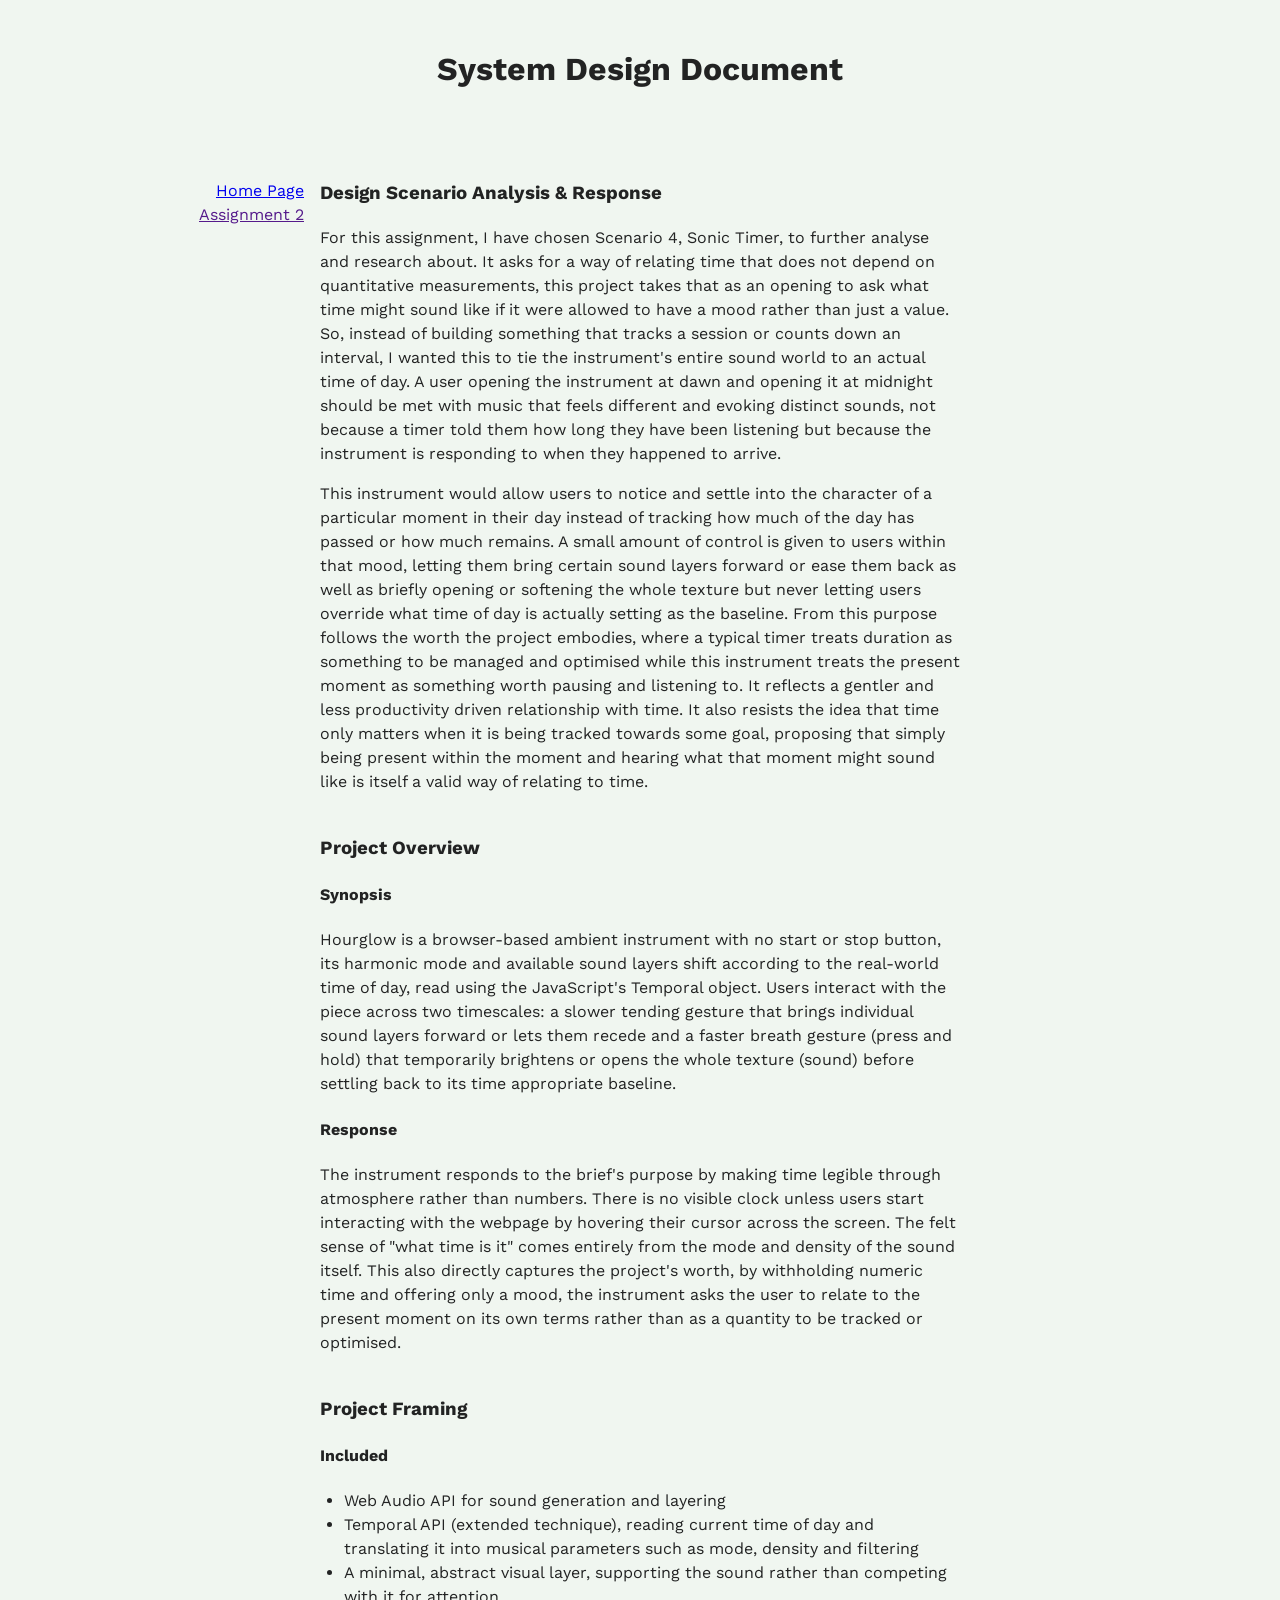
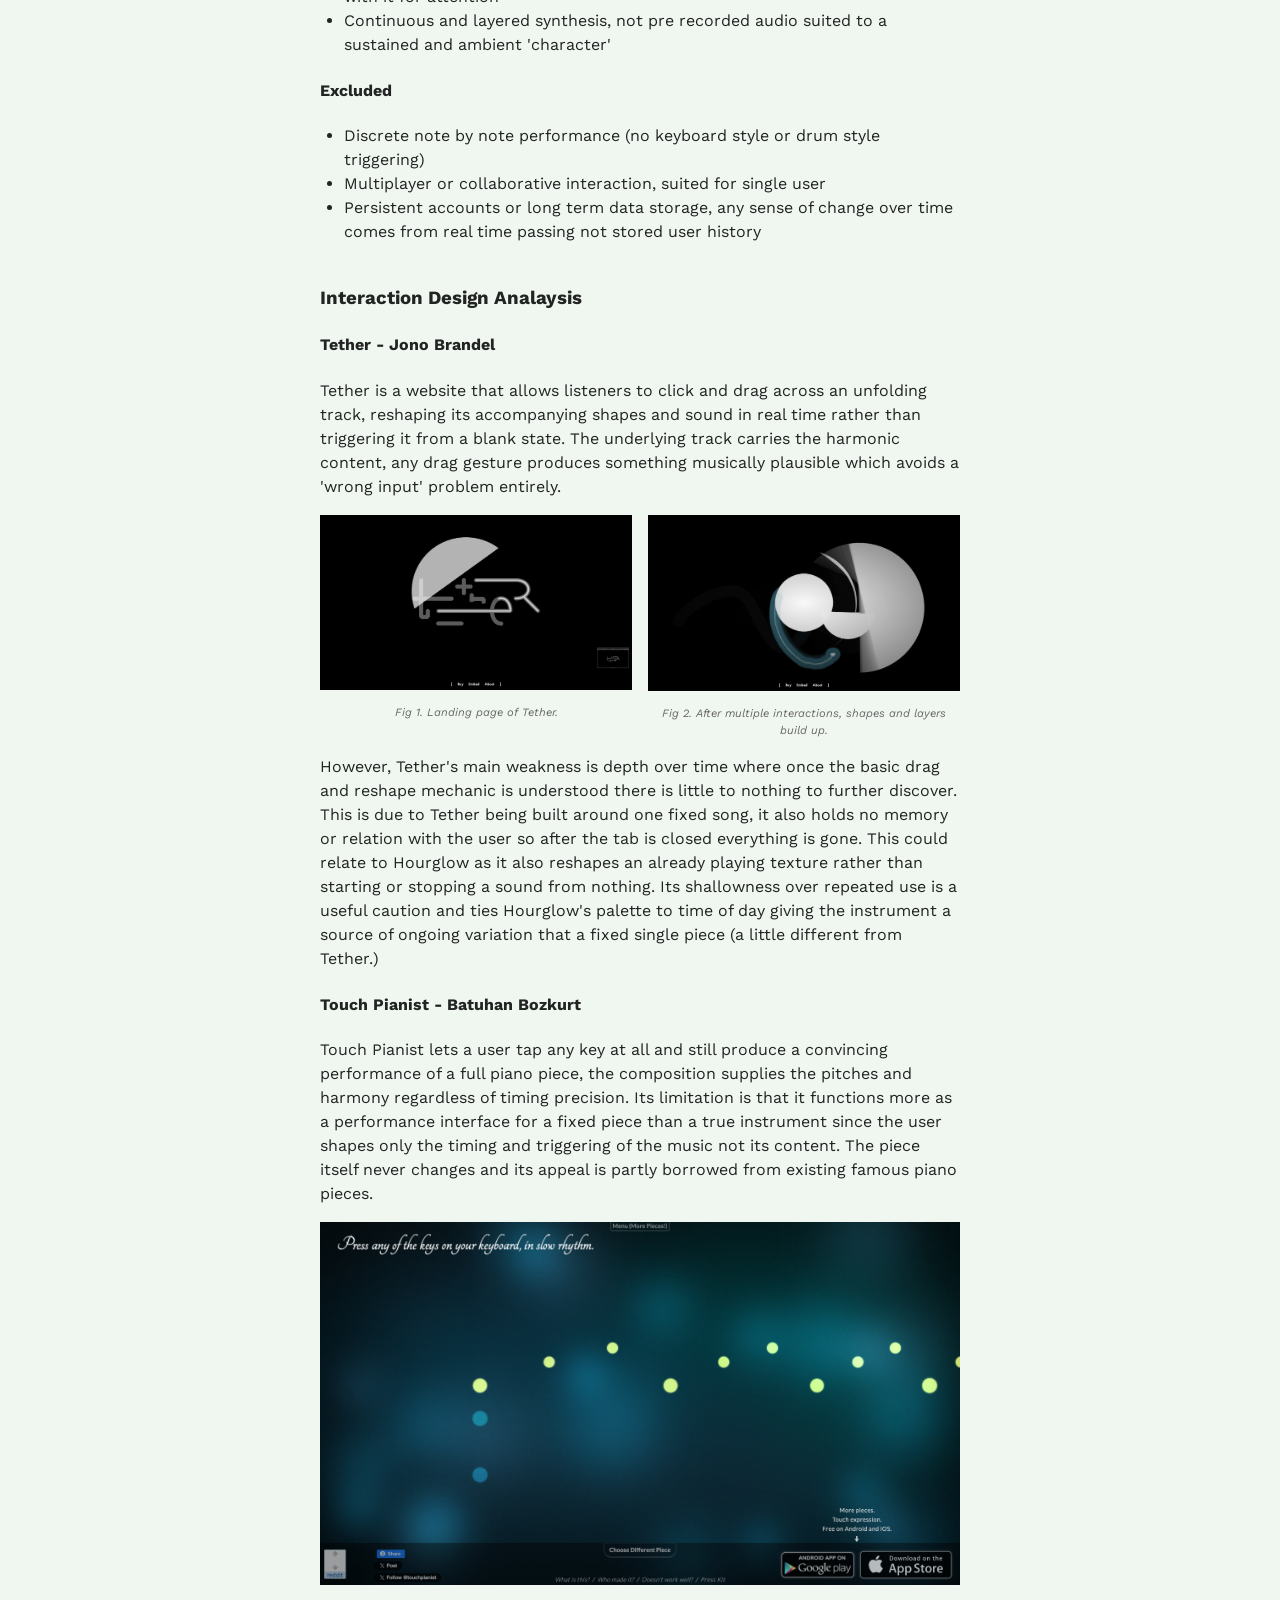
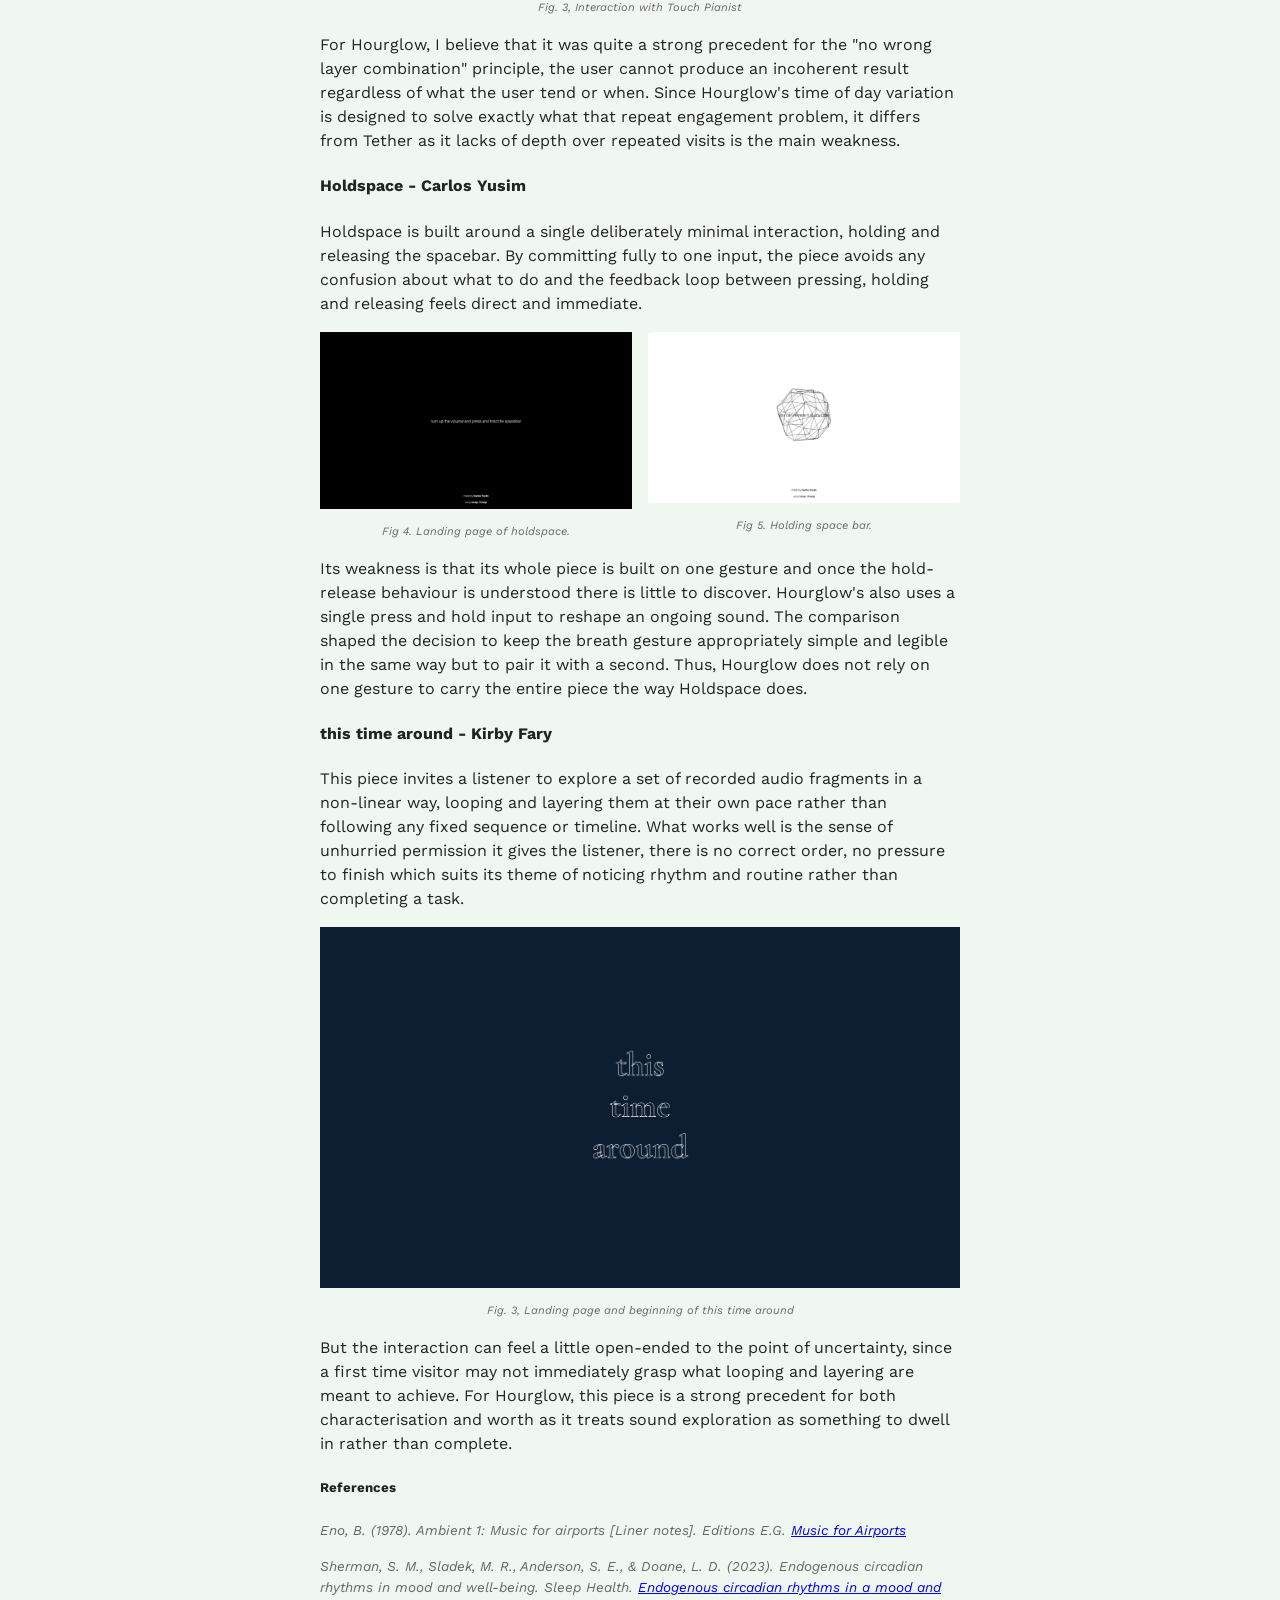
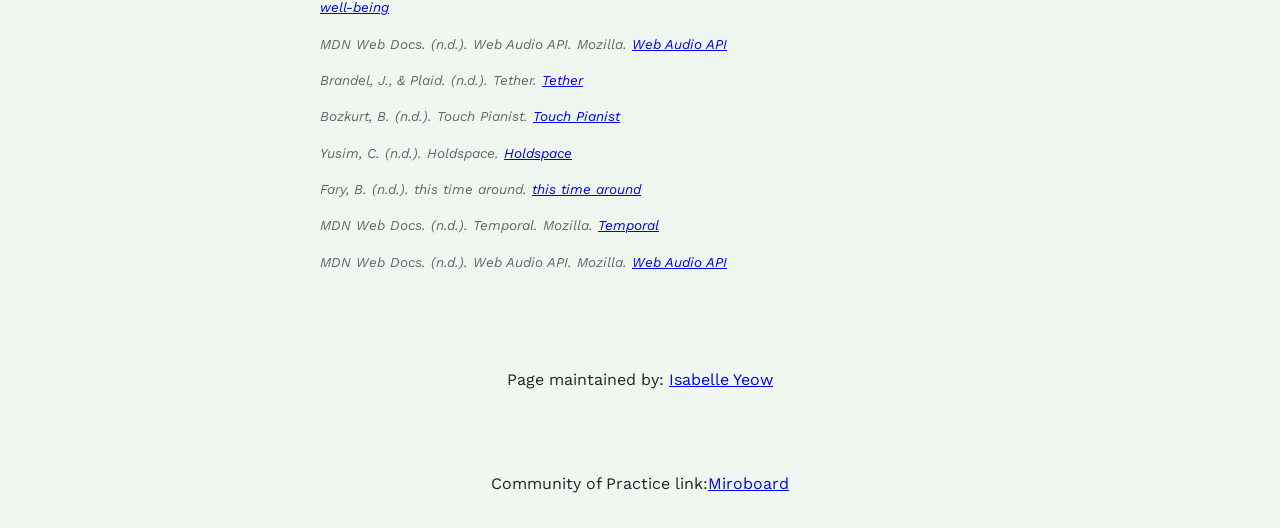
==== assignment1.html @ 5735e439 "reference last reference added" ====
<!doctype html>
<html lang="en">
<head>
    <meta charset="UTF-8">
    <meta name="viewport"
          content="width=device-width, user-scalable=no, initial-scale=1.0, maximum-scale=1.0, minimum-scale=1.0">
    <meta http-equiv="X-UA-Compatible" content="ie=edge">

<!-- !!!!! -->
<!--    change this to refer to your specific page  -->
    <title>Assignment 1</title>

<!-- !!!!! -->
<!--  change this to your preferred icon  -->
    <!-- favicon was sourced from favicon.io but the original graphics are copyright 2020 Twitter, Inc
    and other contributors -->
    <!-- They are licensed under CC-BY 4.0 as linked below -->
    <!-- https://creativecommons.org/licenses/by/4.0/ -->
    <link rel="icon" type="image/png" href="./assets/icons/favicon copy.ico">

    <link rel="stylesheet" href="reset.css">
    <link rel="stylesheet" href="style.css">
</head>
<body>

    <header>
<!-- !!!!! -->
<!--    change this to your preferred online name  -->
        <h1>System Design Document</h1>
    </header>

    <div class="mainNavContainer">

        <nav>
            <a href="./index.html">Home Page</a>
            <a href="">Assignment 2</a>
        </nav>

        <main>

            <section id="scenario-section">
                <h3 class="firstSectionHeading">Design Scenario Analysis & Response</h3>
                    <p> For this assignment, I have chosen Scenario 4, Sonic Timer, to further analyse and research about. It asks for a way of relating time that does not depend on quantitative measurements, this project takes that as an opening to ask what time might sound like if it were allowed to have a mood rather than just a value. 
                        So, instead of building something that tracks a session or counts down an interval, I wanted this to tie the instrument's entire sound world to an actual time of day. A user opening the instrument at dawn and opening it at midnight should be met with music that feels different and evoking distinct sounds, not because a timer told them how long they have been listening but because the instrument is responding to when they happened to arrive. </p>
                    <p>This instrument would allow users to notice and settle into the character of a particular moment in their day instead of tracking how much of the day has passed or how much remains. A small amount of control is given to users within that mood, letting them bring certain sound layers forward or ease them back as well as briefly opening or softening the whole texture but never letting users override what time of day is actually setting as the baseline. 
                    From this purpose follows the worth the project embodies, where a typical timer treats duration as something to be managed and optimised while this instrument treats the present moment as something worth pausing and listening to. It reflects a gentler and less productivity driven relationship with time. It also resists the idea that time only matters when it is being tracked towards some goal, proposing that simply being present within the moment and hearing what that moment might sound like is itself a valid way of relating to time. </p>

            </section>

            <section>
                <h3>Project Overview</h3>
                        <h4>
                            Synopsis
                        </h4>
                    <p> Hourglow is a browser-based ambient instrument with no start or stop button, its harmonic mode and available sound layers shift according to the real-world time of day, read using the JavaScript's Temporal object. Users interact with the piece across two timescales: a slower tending gesture that brings individual sound layers forward or lets them recede and a faster breath gesture (press and hold) that temporarily brightens or opens the whole texture (sound) before settling back to its time appropriate baseline. </p>
                    <h4>Response</h4>
                    <p>
                        The instrument responds to the brief's purpose by making time legible through atmosphere rather than numbers. There is no visible clock unless users start interacting with the webpage by hovering their cursor across the screen. The felt sense of "what time is it" comes entirely from the mode and density of the sound itself. This also directly captures the project's worth, by withholding numeric time and offering only a mood, the instrument asks the user to relate to the present moment on its own terms rather than as a quantity to be tracked or optimised. 
                    </p>
                </section>

                <section>
                <h3>Project Framing </h3>
                <!-- found this ul li feature on mdn to make things more organised -->
                    <h4>Included</h4>
                        <ul> 
                            <li>Web Audio API for sound generation and layering</li>
                            <li>Temporal API (extended technique), reading current time of day and translating it into musical parameters such as mode, density and filtering</li>
                            <li>A minimal, abstract visual layer, supporting the sound rather than competing with it for attention</li>
                            <li>Continuous and layered synthesis, not pre recorded audio suited to a sustained and ambient 'character'</li>
                        </ul>

                    <h4>Excluded</h4>
                    <ul>
                            <li>Discrete note by note performance (no keyboard style or drum style triggering)</li>
                            <li>Multiplayer or collaborative interaction, suited for single user</li>
                            <li>Persistent accounts or long term data storage, any sense of change over time comes from real time passing not stored user history</li>
                        </ul>
                
                </section>

            <section>
                <h3>Interaction Design Analaysis</h3>

                <h4>Tether - Jono Brandel</h4>
                    <p>Tether is a website that allows listeners to click and drag across an unfolding track, reshaping its accompanying shapes and sound in real time rather than triggering it from a blank state. The underlying track carries the harmonic content, any drag gesture produces something musically plausible which avoids a 'wrong input' problem entirely. </p>
                        <div class="image-row">
                            <figure>
                                <img src="img/tetherexample.png" alt="Figure 1, Landing page of Tether">
                                <figcaption>Fig 1. Landing page of Tether.</figcaption>
                            </figure>
                            <figure>
                                <img src="img/tetherexample2.png" alt="Figure 2, After multiple interactions">
                                <figcaption>Fig 2. After multiple interactions, shapes and layers build up.</figcaption>
                            </figure>
                        </div>

                    <p>However, Tether's main weakness is depth over time where once the basic drag and reshape mechanic is understood there is little to nothing to further discover. This is due to Tether being built around one fixed song, it also holds no memory or relation with the user so after the tab is closed everything is gone. This could relate to Hourglow as it also reshapes an already playing texture rather than starting or stopping a sound from nothing. Its shallowness over repeated use is a useful caution and ties Hourglow's palette to time of day giving the instrument a source of ongoing variation that a fixed single piece (a little different from Tether.)</p>
                    
                    <h4>Touch Pianist - Batuhan Bozkurt</h4>
                    <p>Touch Pianist lets a user tap any key at all and still produce a convincing performance of a full piano piece, the composition supplies the pitches and harmony regardless of timing precision. Its limitation is that it functions more as a performance interface for a fixed piece than a true instrument since the user shapes only the timing and triggering of the music not its content. The piece itself never changes and its appeal is partly borrowed from existing famous piano pieces. </p>
                        <figure>
                            <img src="img/touchpianistexample.png" class="touchpianist">
                            <figcaption>Fig. 3, Interaction with Touch Pianist</figcaption>
                        </figure>
                        <p>For Hourglow, I believe that it was quite a strong precedent for the "no wrong layer combination" principle, the user cannot produce an incoherent result regardless of what the user tend or when. Since Hourglow's time of day variation is designed to solve exactly what that repeat engagement problem, it differs from Tether as it lacks of depth over repeated visits is the main weakness.</p>
                    <h4>Holdspace - Carlos Yusim</h4>
                        <p>Holdspace is built around a single deliberately minimal interaction, holding and releasing the spacebar. By committing fully to one input, the piece avoids any confusion about what to do and the feedback loop between pressing, holding and releasing feels direct and immediate. </p>
                            <div class="image-row">
                            <figure>
                                <img src="img/holdspaceexample.png">
                                <figcaption>Fig 4. Landing page of holdspace.</figcaption>
                            </figure>
                            <figure>
                                <img src="img/holdspaceexample2.png">
                                <figcaption>Fig 5. Holding space bar.</figcaption>
                            </figure>
                        </div>
                            <p>Its weakness is that its whole piece is built on one gesture and once the hold-release behaviour is understood there is little to discover. Hourglow's also uses a single press and hold input to reshape an ongoing sound. The comparison shaped the decision to keep the breath gesture appropriately simple and legible in the same way but to pair it with a second. Thus, Hourglow does not rely on one gesture to carry the entire piece the way Holdspace does.</p>
                        <h4>this time around - Kirby Fary</h4>
                            <p>This piece invites a listener to explore a set of recorded audio fragments in a non-linear way, looping and layering them at their own pace rather than following any fixed sequence or timeline. What works well is the sense of unhurried permission it gives the listener, there is no correct order, no pressure to finish which suits its theme of noticing rhythm and routine rather than completing a task. </p>
                            
                        <figure>
                            <img src="img/thistimearoundexample.png">
                            <figcaption>Fig. 3, Landing page and beginning of this time around</figcaption>
                        </figure>
                            <p>But the interaction can feel a little open-ended to the point of uncertainty, since a first time visitor may not immediately grasp what looping and layering are meant to achieve. For Hourglow, this piece is a strong precedent for both characterisation and worth as it treats sound exploration as something to dwell in rather than complete. </p>
        
                <h5>References</h5>
                <p class="reference">Eno, B. (1978). Ambient 1: Music for airports [Liner notes]. Editions E.G. 
                    <a href="https://www.udiscovermusic.com/stories/brian-eno-music-for-airports-feature/" target="_blank">
                            Music for Airports
                        </a>
                    </p>
                    <p class="reference">
                    Sherman, S. M., Sladek, M. R., Anderson, S. E., & Doane, L. D. (2023). Endogenous circadian rhythms in mood and well-being. Sleep Health.
                    <a href="https://www.sciencedirect.com/science/article/pii/S2352721823001626" target="_blank">
                        Endogenous circadian rhythms in a mood and well-being
                    </a>

                    <p class="reference"> 
                        MDN Web Docs. (n.d.). Web Audio API. Mozilla.
                        <a href="https://developer.mozilla.org/en-US/docs/Web/API/Web_Audio_API" target="_blank">
                             Web Audio API
                        </a>

                    <p class="reference">
                        Brandel, J., & Plaid. (n.d.). Tether.
                        <a href="https://warprecords.github.io/tether/" target="_blank">
                            Tether
                        </a>
                    <p class="reference">
                        Bozkurt, B. (n.d.). Touch Pianist.
                        <a href="https://touchpianist.com/" target="_blank">
                            Touch Pianist
                        </a>
                    <p class="reference">
                    Yusim, C. (n.d.). Holdspace.
                    <a href="https://holdspace.surge.sh/" target="_blank">
                        Holdspace
                    </a>
                    <p class="reference">
                        Fary, B. (n.d.). this time around.
                        <a href="https://thistimearound.becfary.com/" target="_blank">
                            this time around
                        </a>

                        <p class="reference">
                            MDN Web Docs. (n.d.). Temporal. Mozilla.
                            <a href="https://developer.mozilla.org/en-US/docs/Web/JavaScript/Reference/Global_Objects/Temporal" target="_blank">
                                Temporal
                            </a>
                       <p class="reference">
                        MDN Web Docs. (n.d.). Web Audio API. Mozilla.
                <a href="https://developer.mozilla.org/en-US/docs/Web/API/Web_Audio_API" target="_blank">
                    Web Audio API
                </a>
                
                       
                  
                    
                </section>
        </section>
        </main>

        <!-- this is an empty element which helps with spacing -->
        <aside></aside>

    </div>

    <footer>
        <p>
<!-- !!!!! -->
<!--    change this to your preferred online name and update link to refer to your github page  -->
            Page maintained by:
            <a href="https://github.com/isabelleyeow/" target="_blank">
            Isabelle Yeow
            </a>
        </p>
    
        <p>
    </footer>
    <footer>
            Community of Practice link:
            <a href="https://au.miro.com/app/board/u3jVOf59xoE=/?share_link_id=788733753145" target="_blank">
            Miroboard
            </a>
            <!-- community of practice link -->
        </p>
    </footer>
</body>
</html>
---- style.css ----
/*!!!!!*/
/*add in your own font imports here*/
/*remember to update them in the rest of the CSS : eg the body selector*/
@import url('https://fonts.googleapis.com/css2?family=Work+Sans:ital,wght@0,100..900;1,100..900&display=swap');

/*!!!!!*/
/*change out, and/or add colours to the colour scheme*/
:root{
    /* basic 2-bit palette from 1bit Monitor Glow Palette by Polyducks */
    /* https://lospec.com/palette-list/1bit-monitor-glow */
    --colour-1: #222323;
    --colour-2: #f0f6f0;
}

/* this swaps the colour order to account for user's OS dark mode */
/*!!!!!*/
/*remember to update the colours here too to reflect the above changes*/
@media (prefers-color-scheme: dark) {
    :root{
        --colour-1: #f0f6f0;
        --colour-2: #222323;
    }
}


body {
    background-color: var(--colour-2);
    color: var(--colour-1);
    font-family: 'Work Sans', sans-serif;
    line-height: 1.5;
    padding: 1rem;
    display: flex;
    flex-direction: column;
    gap: 1rem;
}

header {
    display: flex;
    justify-content: center;
    margin-block-end: 3rem;
}

h2, h3 {
    margin-top: 1.5rem;
}

p {
    margin-bottom: 1rem;
}

ul {
    list-style: disc;
    padding-left: 1.5rem;
}

img {
    max-width: 100%;
    height: auto;
}

.touchpianist {
    max-width: 100%;
}

.image-row {
    display: flex;
    gap: 1rem;
    align-items: flex-start;
}

.image-row figure {
    max-width: 50%;
    margin: 0;
}

.image-row img {
    width: 100%;
    height: auto;
}

figure {
    margin: 0;
}

figcaption {
    font-style: italic;
    font-size: 0.7rem;
    color: var(--text-secondary, #666);
    margin-top: 0.5rem;
    text-align: center;
}

.reference {
    font-size: 0.85rem;
    font-style: italic;
    color: var(--text-secondary, #666);
}

.mainNavContainer {
    flex: 1;
    display: flex;
    justify-content: center;
    gap: 1rem;
}

nav {
    display: flex;
    flex-direction: column;
    min-width: fit-content;
    flex: 1;
    align-items: flex-end;
}

main {
    display: flex;
    flex-direction: column;
    align-items: center;
}

section {
    max-width: 80rch;
}

.firstSectionHeading {
     margin-top: 0;
}

aside {
    visibility: hidden;
    flex: 1;
}

footer {
    display: flex;
    justify-content: center;
    margin-block-start: 3rem;
}

/*technique from Kevin Powell*/
/*https://youtu.be/CU8Plk-53RU?si=zMpP0Pfbg1SaXeDB&t=255*/
/*longer post about how this works and the * + * selector*/
/*https://alistapart.com/article/axiomatic-css-and-lobotomized-owls/*/
.prose > * + * {
    margin-block-start: var(--prose-flow, 1em);
}

/* breakpoints from Material Design Spec https://m3.material.io/foundations/layout/breakpoints/overview */
/* while sometimes mobile first is recommended, as we will be focused on desktop, we will start there */

/* assumed base sizing is large (1200–1599px) : desktop  */

/* extra-large breakpoint : desktop, ultrawide monitors */
@media (width > 1600px) {

}

/* expanded breakpoint : phone or tablet in landscape, desktop */
@media (width < 1200px) {
    header {
        margin-block-end: 2rem;
    }
    footer {
        margin-block-start: 2rem;
    }
}
/* medium breakpoint : tablet in portrait */
@media (width < 840px) {
    header {
        margin-block-end: 1rem;
    }
    .mainNavContainer {
        flex-direction: column;
        justify-content: flex-start;
        align-items: center;
    }
    nav {
        flex: 0;
        width: 100%;
        max-width: 80rch;
        justify-content: space-between;
        flex-direction: row;
    }
    main {
        flex: 1;
    }
    aside {
        flex: 0;
    }
    footer {
        margin-block-start: 1rem;
    }
}
/* compact breakpoint : phone in portrait */
@media (width < 600px) {

}
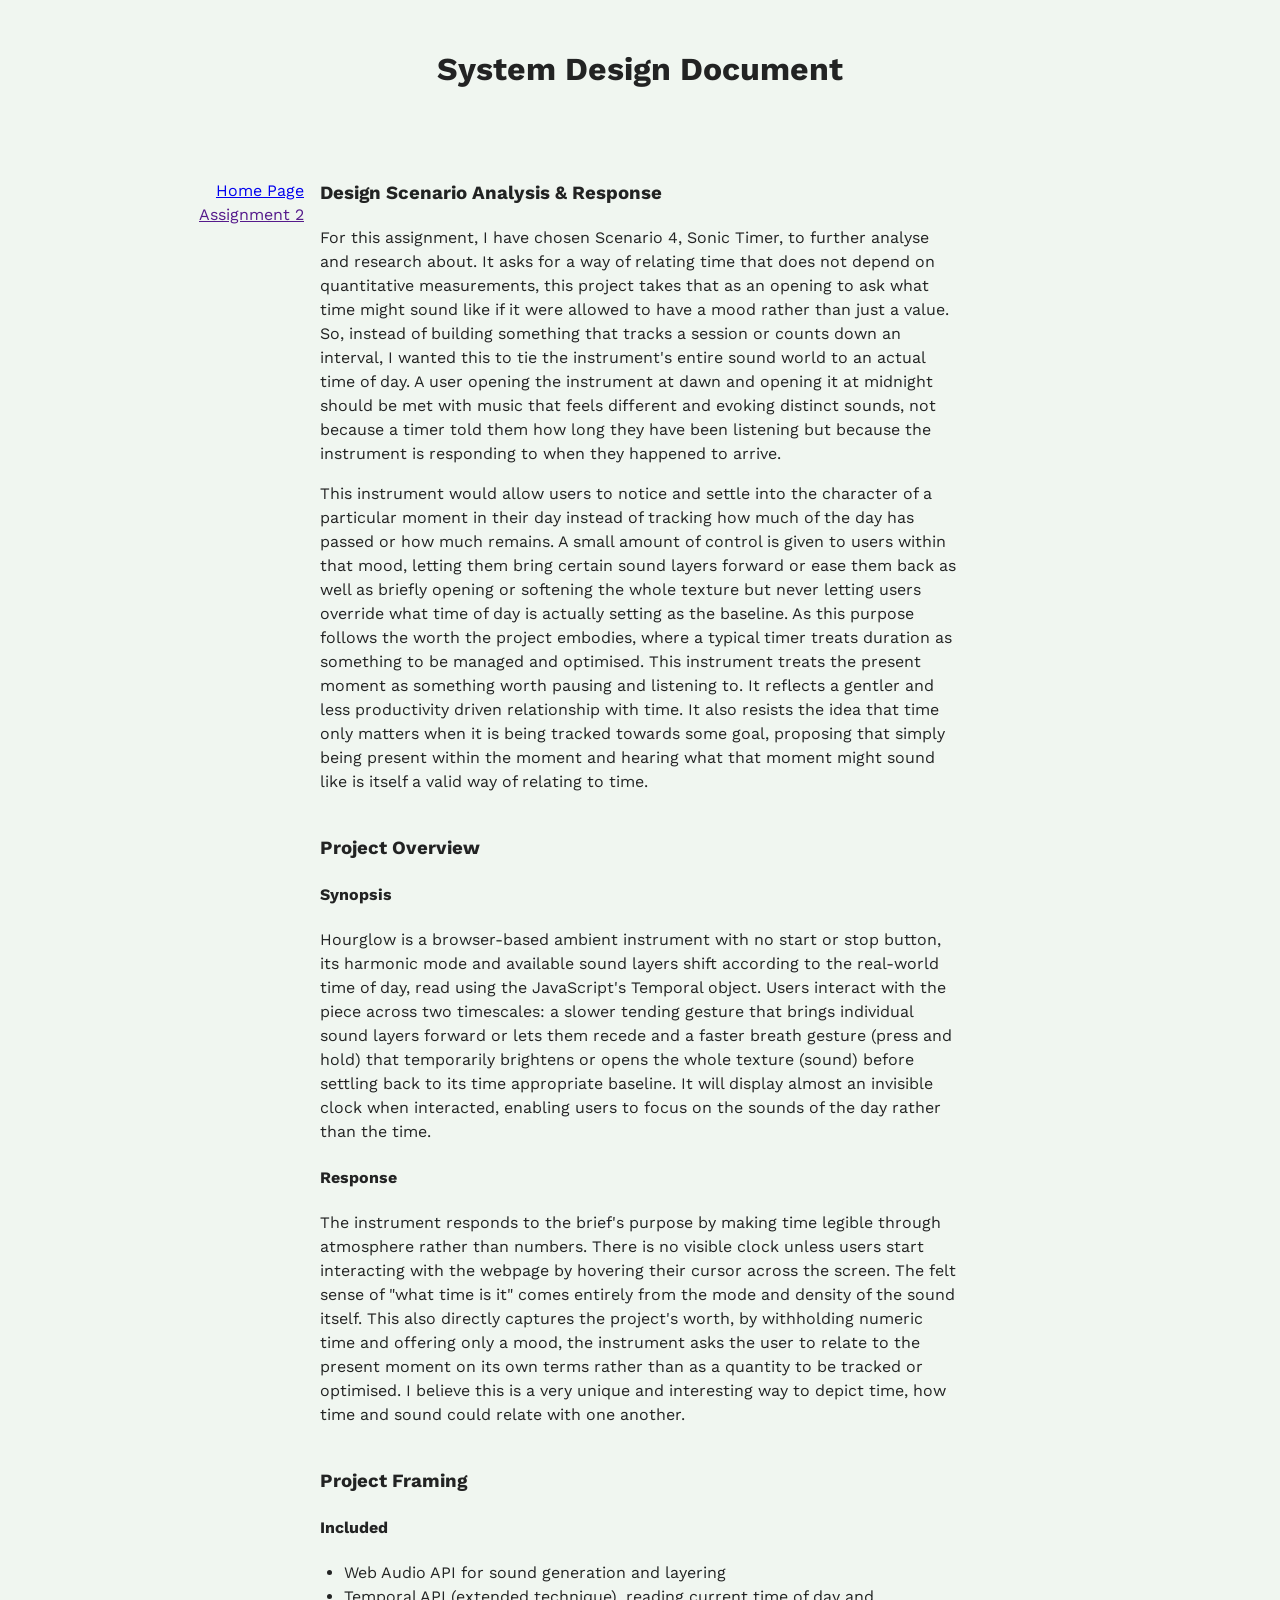
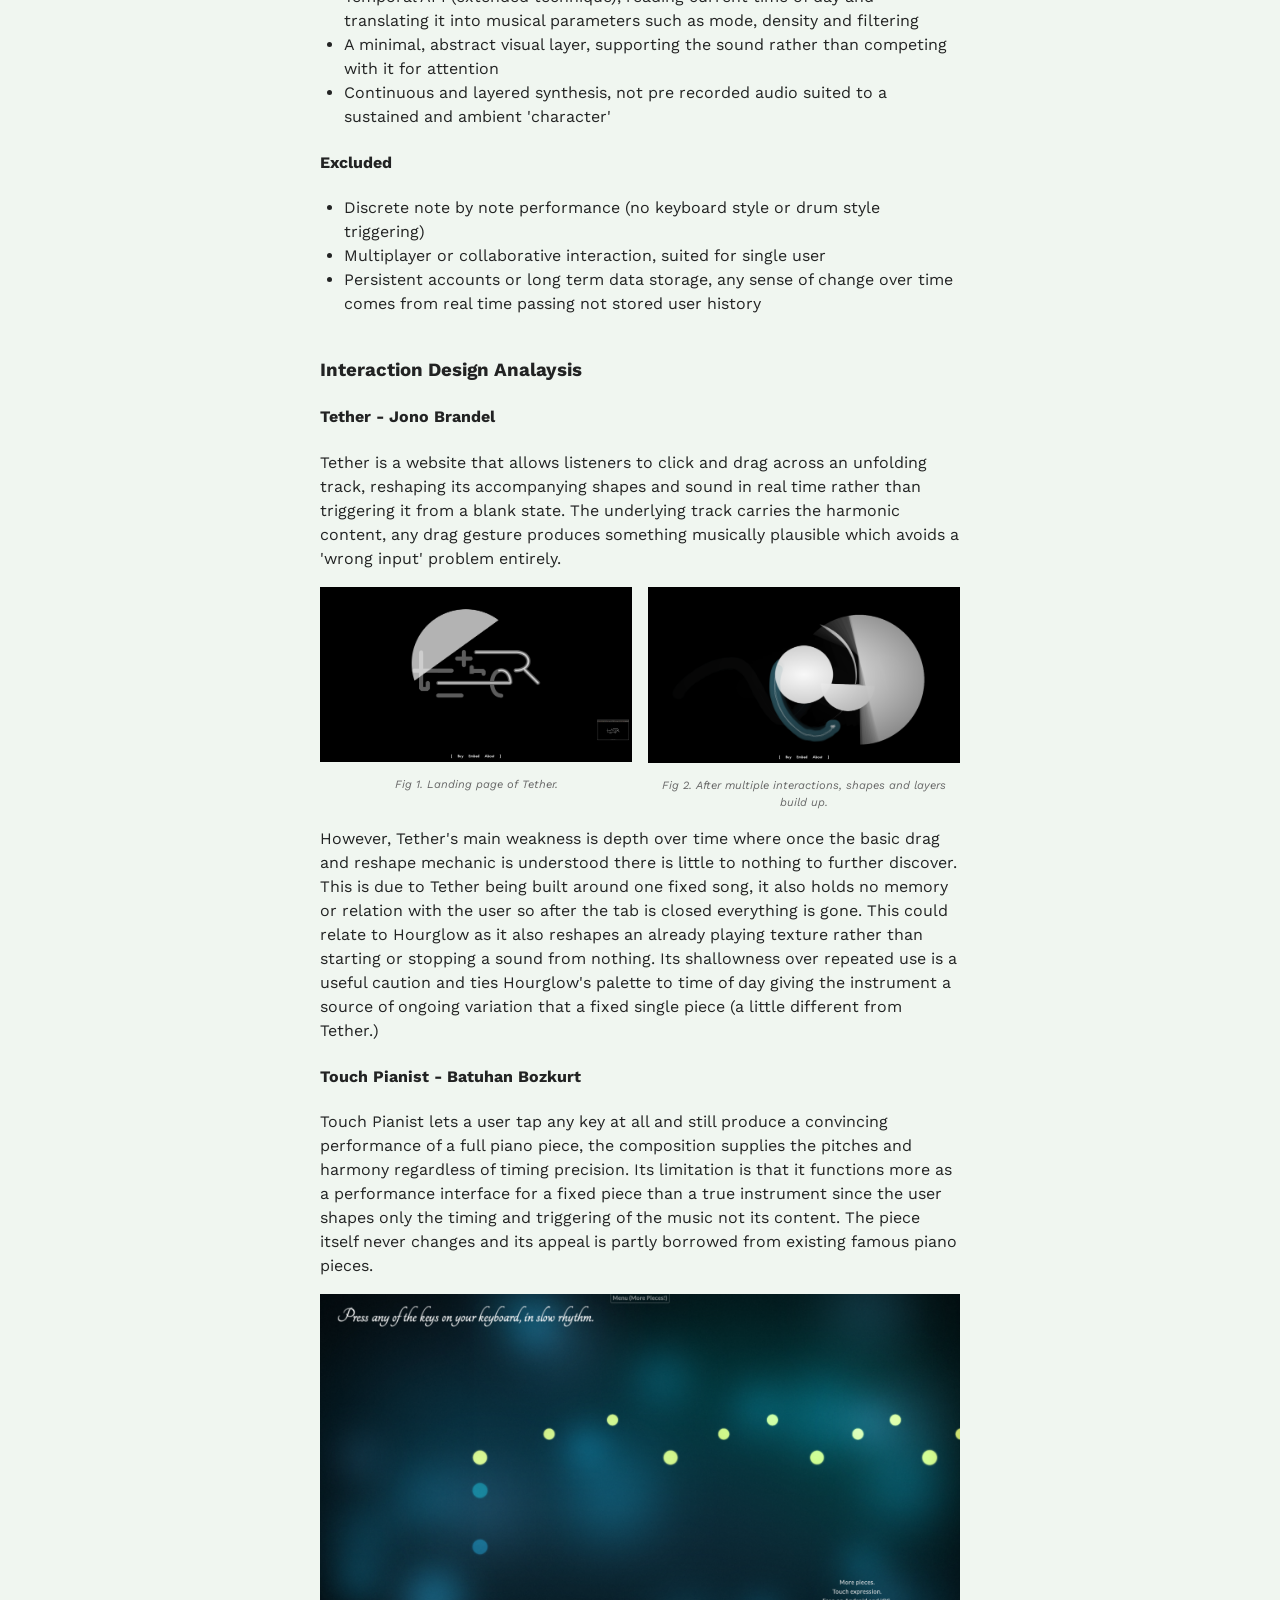
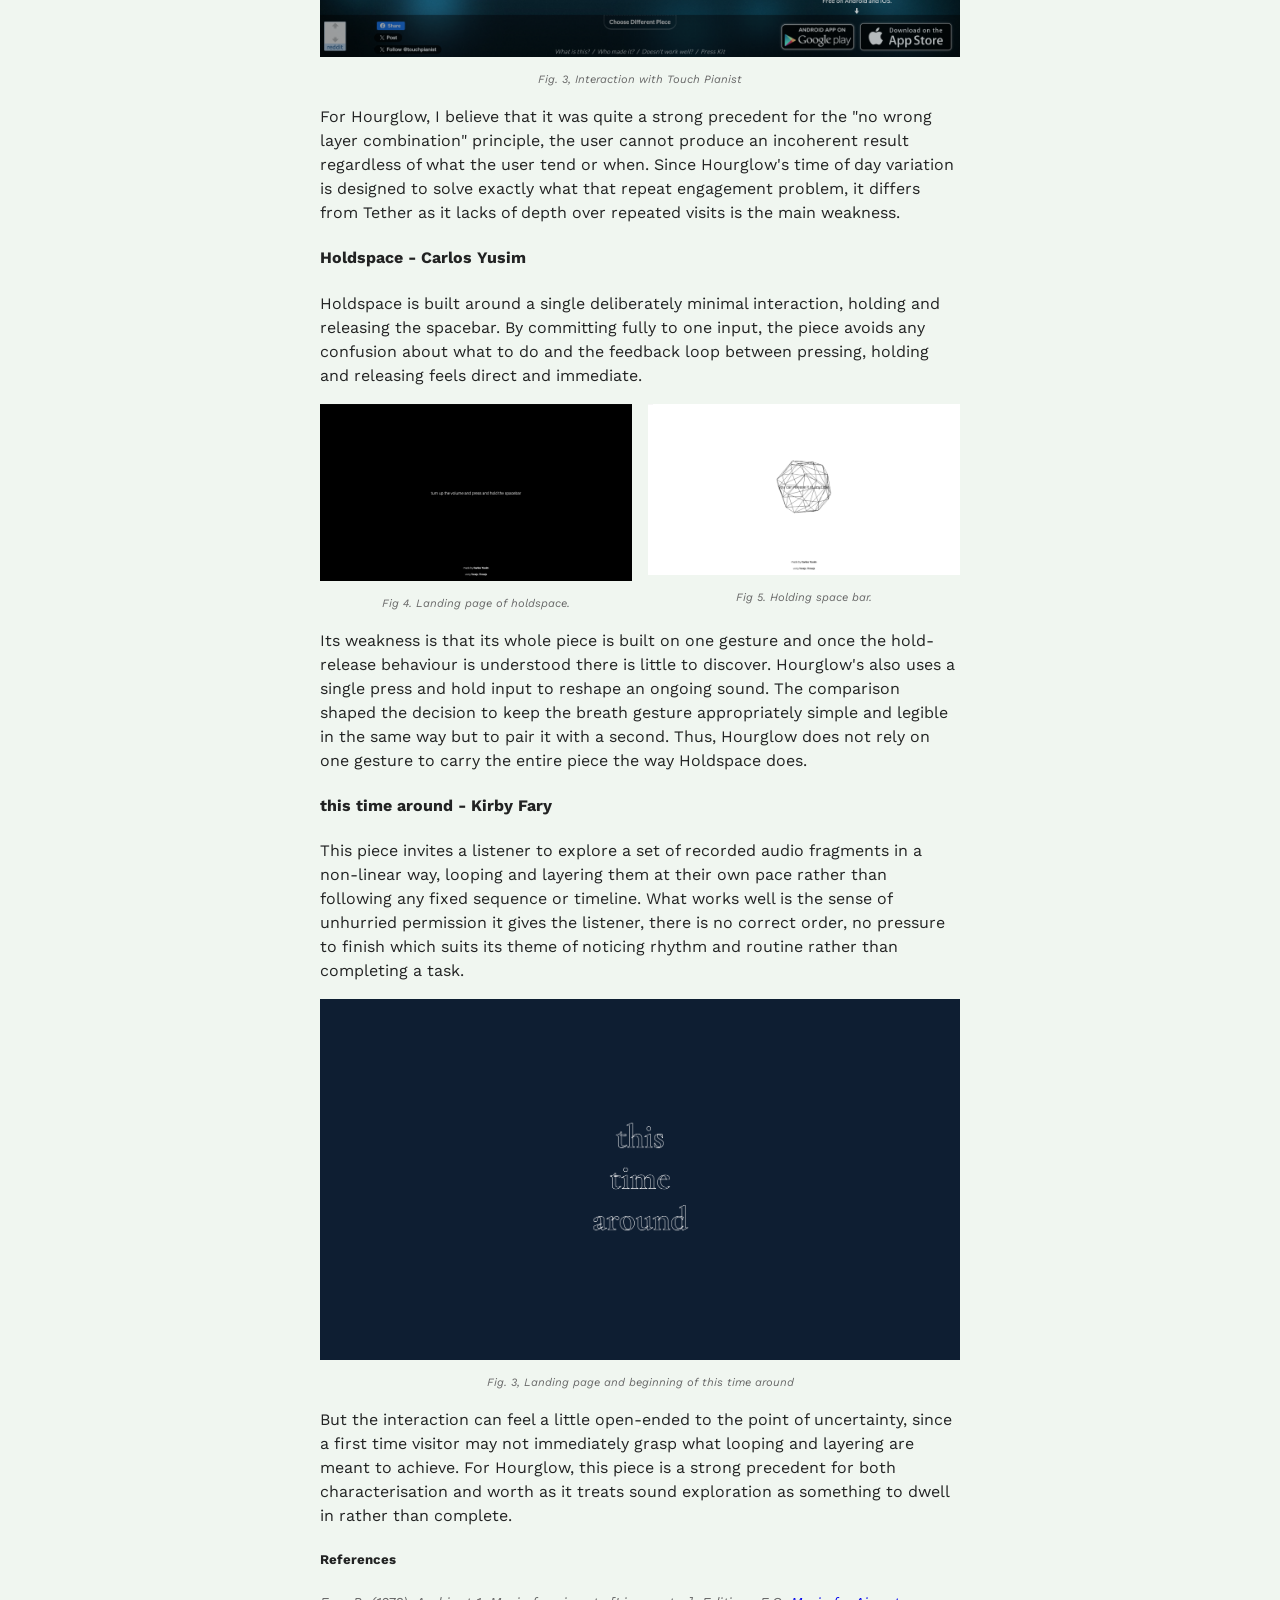
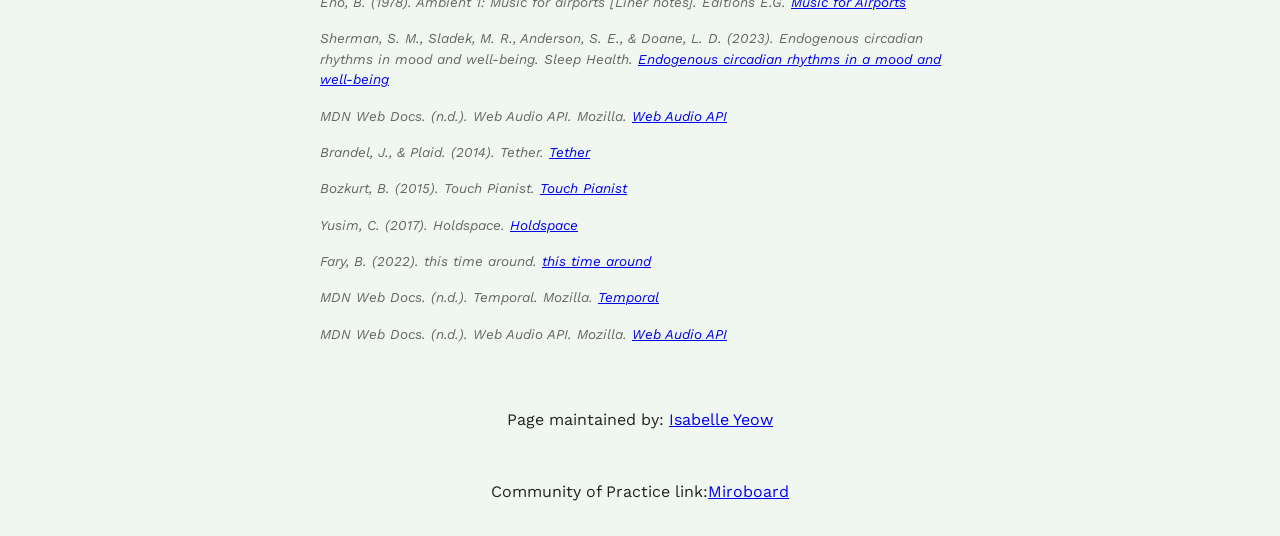
==== commit 0d8bc686: "references and proofreading final touchups before submission" ====
--- a/assignment1.html
+++ b/assignment1.html
@@ -43,7 +43,7 @@
                     <p> For this assignment, I have chosen Scenario 4, Sonic Timer, to further analyse and research about. It asks for a way of relating time that does not depend on quantitative measurements, this project takes that as an opening to ask what time might sound like if it were allowed to have a mood rather than just a value. 
                         So, instead of building something that tracks a session or counts down an interval, I wanted this to tie the instrument's entire sound world to an actual time of day. A user opening the instrument at dawn and opening it at midnight should be met with music that feels different and evoking distinct sounds, not because a timer told them how long they have been listening but because the instrument is responding to when they happened to arrive. </p>
                     <p>This instrument would allow users to notice and settle into the character of a particular moment in their day instead of tracking how much of the day has passed or how much remains. A small amount of control is given to users within that mood, letting them bring certain sound layers forward or ease them back as well as briefly opening or softening the whole texture but never letting users override what time of day is actually setting as the baseline. 
-                    From this purpose follows the worth the project embodies, where a typical timer treats duration as something to be managed and optimised while this instrument treats the present moment as something worth pausing and listening to. It reflects a gentler and less productivity driven relationship with time. It also resists the idea that time only matters when it is being tracked towards some goal, proposing that simply being present within the moment and hearing what that moment might sound like is itself a valid way of relating to time. </p>
+                    As this purpose follows the worth the project embodies, where a typical timer treats duration as something to be managed and optimised. This instrument treats the present moment as something worth pausing and listening to. It reflects a gentler and less productivity driven relationship with time. It also resists the idea that time only matters when it is being tracked towards some goal, proposing that simply being present within the moment and hearing what that moment might sound like is itself a valid way of relating to time. </p>
 
             </section>
 
@@ -52,10 +52,10 @@
                         <h4>
                             Synopsis
                         </h4>
-                    <p> Hourglow is a browser-based ambient instrument with no start or stop button, its harmonic mode and available sound layers shift according to the real-world time of day, read using the JavaScript's Temporal object. Users interact with the piece across two timescales: a slower tending gesture that brings individual sound layers forward or lets them recede and a faster breath gesture (press and hold) that temporarily brightens or opens the whole texture (sound) before settling back to its time appropriate baseline. </p>
+                    <p> Hourglow is a browser-based ambient instrument with no start or stop button, its harmonic mode and available sound layers shift according to the real-world time of day, read using the JavaScript's Temporal object. Users interact with the piece across two timescales: a slower tending gesture that brings individual sound layers forward or lets them recede and a faster breath gesture (press and hold) that temporarily brightens or opens the whole texture (sound) before settling back to its time appropriate baseline. It will display almost an invisible clock when interacted, enabling users to focus on the sounds of the day rather than the time.</p>
                     <h4>Response</h4>
                     <p>
-                        The instrument responds to the brief's purpose by making time legible through atmosphere rather than numbers. There is no visible clock unless users start interacting with the webpage by hovering their cursor across the screen. The felt sense of "what time is it" comes entirely from the mode and density of the sound itself. This also directly captures the project's worth, by withholding numeric time and offering only a mood, the instrument asks the user to relate to the present moment on its own terms rather than as a quantity to be tracked or optimised. 
+                        The instrument responds to the brief's purpose by making time legible through atmosphere rather than numbers. There is no visible clock unless users start interacting with the webpage by hovering their cursor across the screen. The felt sense of "what time is it" comes entirely from the mode and density of the sound itself. This also directly captures the project's worth, by withholding numeric time and offering only a mood, the instrument asks the user to relate to the present moment on its own terms rather than as a quantity to be tracked or optimised. I believe this is a very unique and interesting way to depict time, how time and sound could relate with one another. 
                     </p>
                 </section>
 
@@ -145,22 +145,22 @@
                         </a>
 
                     <p class="reference">
-                        Brandel, J., & Plaid. (n.d.). Tether.
+                        Brandel, J., & Plaid. (2014). Tether.
                         <a href="https://warprecords.github.io/tether/" target="_blank">
                             Tether
                         </a>
                     <p class="reference">
-                        Bozkurt, B. (n.d.). Touch Pianist.
+                        Bozkurt, B. (2015). Touch Pianist.
                         <a href="https://touchpianist.com/" target="_blank">
                             Touch Pianist
                         </a>
                     <p class="reference">
-                    Yusim, C. (n.d.). Holdspace.
+                    Yusim, C. (2017). Holdspace.
                     <a href="https://holdspace.surge.sh/" target="_blank">
                         Holdspace
                     </a>
                     <p class="reference">
-                        Fary, B. (n.d.). this time around.
+                        Fary, B. (2022). this time around.
                         <a href="https://thistimearound.becfary.com/" target="_blank">
                             this time around
                         </a>
--- a/style.css
+++ b/style.css
@@ -133,7 +133,7 @@
 footer {
     display: flex;
     justify-content: center;
-    margin-block-start: 3rem;
+    margin-block-start: 1rem;
 }
 
 /*technique from Kevin Powell*/
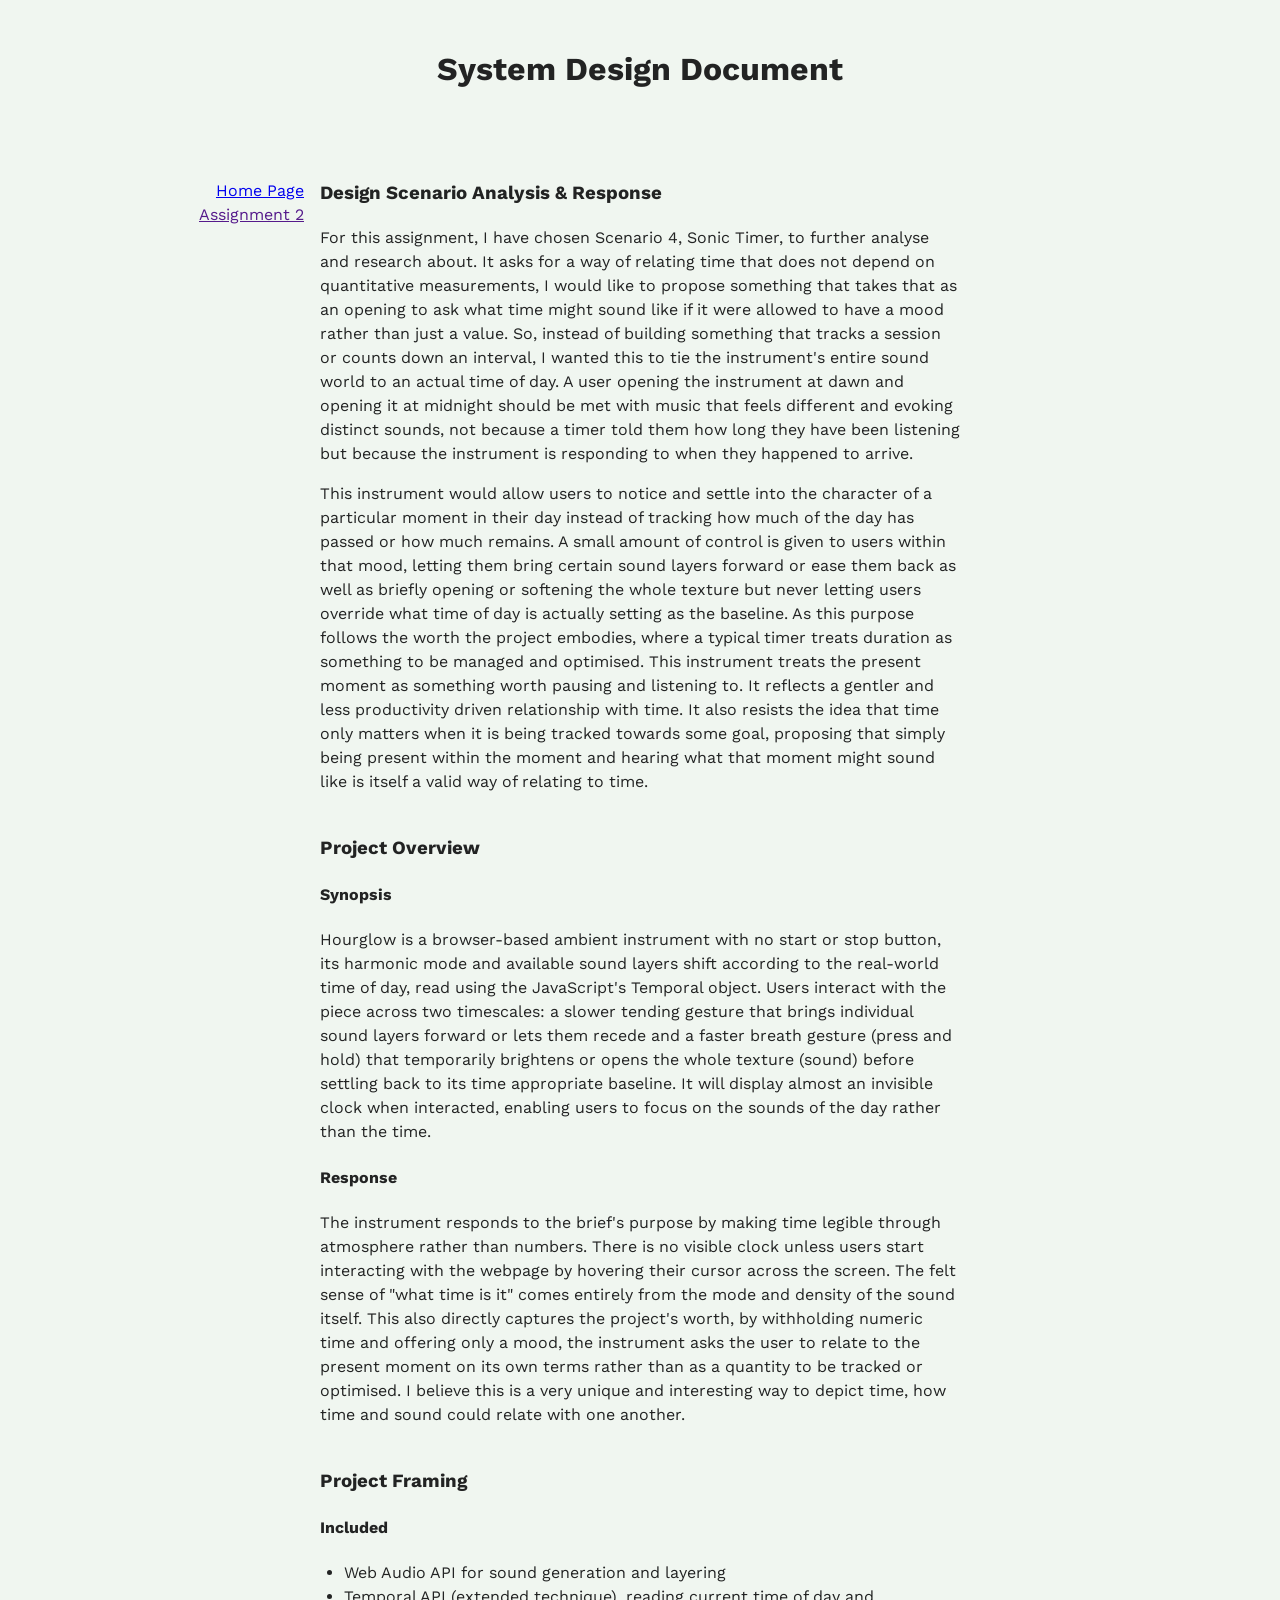
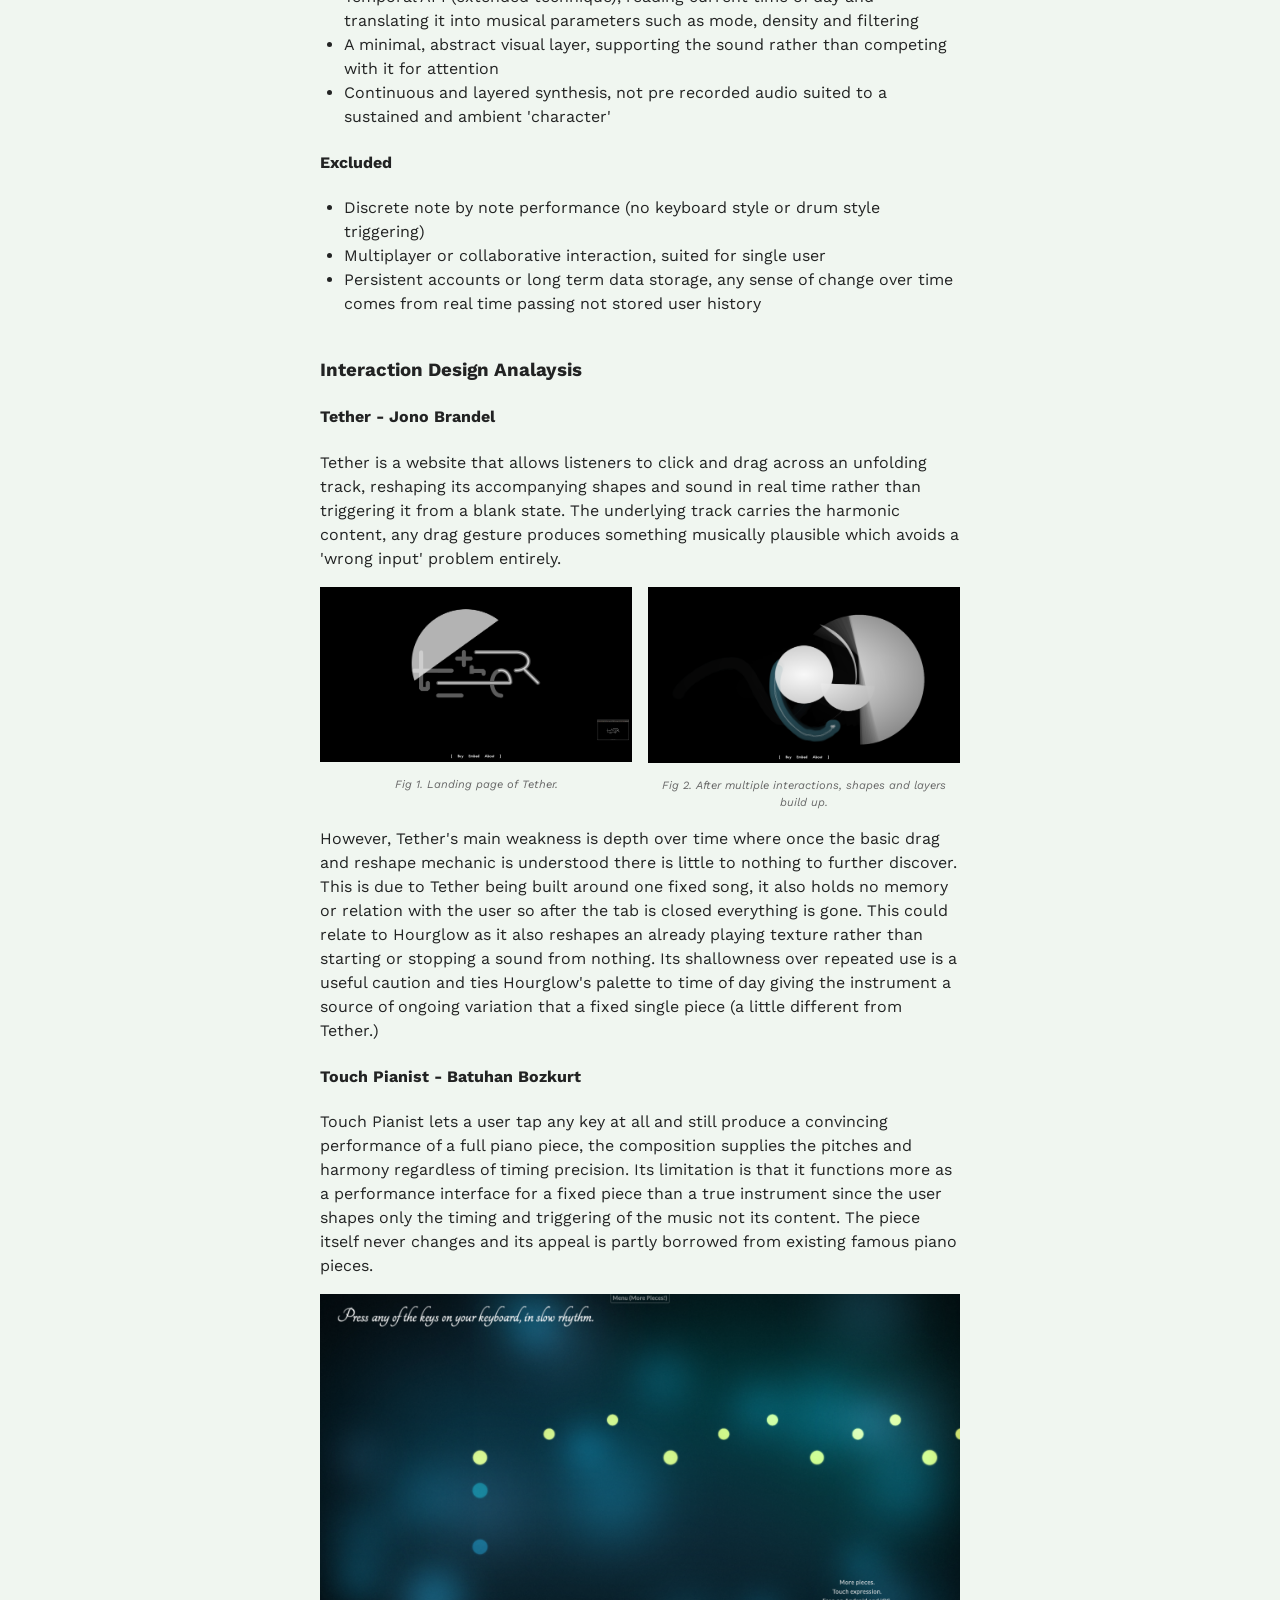
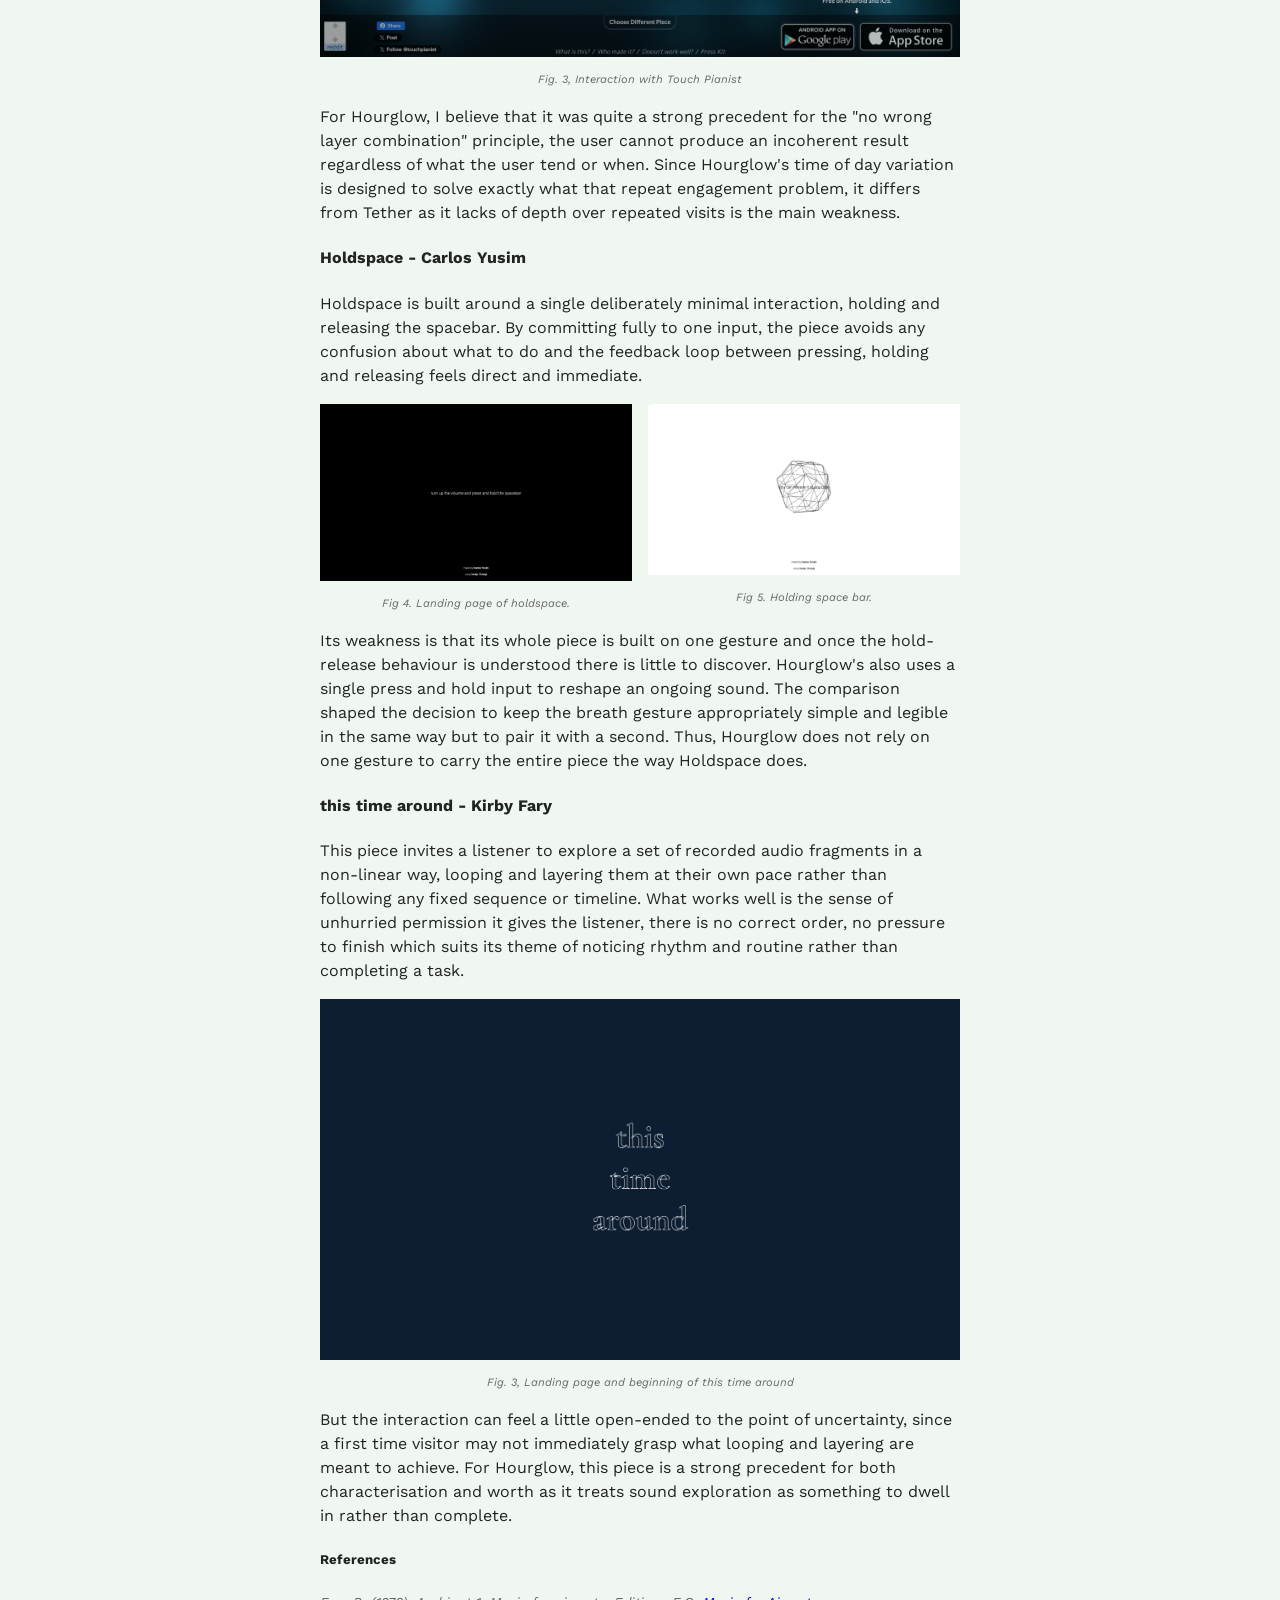
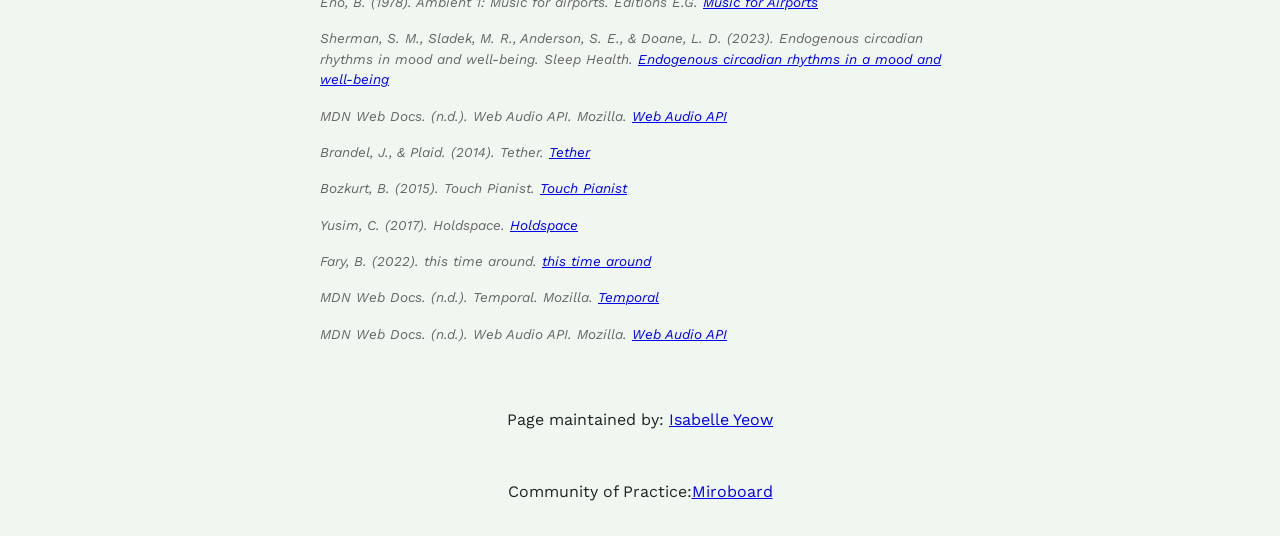
==== commit 02f8d1b4: "proofreading" ====
--- a/assignment1.html
+++ b/assignment1.html
@@ -40,7 +40,7 @@
 
             <section id="scenario-section">
                 <h3 class="firstSectionHeading">Design Scenario Analysis & Response</h3>
-                    <p> For this assignment, I have chosen Scenario 4, Sonic Timer, to further analyse and research about. It asks for a way of relating time that does not depend on quantitative measurements, this project takes that as an opening to ask what time might sound like if it were allowed to have a mood rather than just a value. 
+                    <p> For this assignment, I have chosen Scenario 4, Sonic Timer, to further analyse and research about. It asks for a way of relating time that does not depend on quantitative measurements, I would like to propose something that takes that as an opening to ask what time might sound like if it were allowed to have a mood rather than just a value. 
                         So, instead of building something that tracks a session or counts down an interval, I wanted this to tie the instrument's entire sound world to an actual time of day. A user opening the instrument at dawn and opening it at midnight should be met with music that feels different and evoking distinct sounds, not because a timer told them how long they have been listening but because the instrument is responding to when they happened to arrive. </p>
                     <p>This instrument would allow users to notice and settle into the character of a particular moment in their day instead of tracking how much of the day has passed or how much remains. A small amount of control is given to users within that mood, letting them bring certain sound layers forward or ease them back as well as briefly opening or softening the whole texture but never letting users override what time of day is actually setting as the baseline. 
                     As this purpose follows the worth the project embodies, where a typical timer treats duration as something to be managed and optimised. This instrument treats the present moment as something worth pausing and listening to. It reflects a gentler and less productivity driven relationship with time. It also resists the idea that time only matters when it is being tracked towards some goal, proposing that simply being present within the moment and hearing what that moment might sound like is itself a valid way of relating to time. </p>
@@ -127,7 +127,7 @@
                             <p>But the interaction can feel a little open-ended to the point of uncertainty, since a first time visitor may not immediately grasp what looping and layering are meant to achieve. For Hourglow, this piece is a strong precedent for both characterisation and worth as it treats sound exploration as something to dwell in rather than complete. </p>
         
                 <h5>References</h5>
-                <p class="reference">Eno, B. (1978). Ambient 1: Music for airports [Liner notes]. Editions E.G. 
+                <p class="reference">Eno, B. (1978). Ambient 1: Music for airports. Editions E.G. 
                     <a href="https://www.udiscovermusic.com/stories/brian-eno-music-for-airports-feature/" target="_blank">
                             Music for Airports
                         </a>
@@ -201,7 +201,7 @@
         <p>
     </footer>
     <footer>
-            Community of Practice link:
+            Community of Practice:
             <a href="https://au.miro.com/app/board/u3jVOf59xoE=/?share_link_id=788733753145" target="_blank">
             Miroboard
             </a>
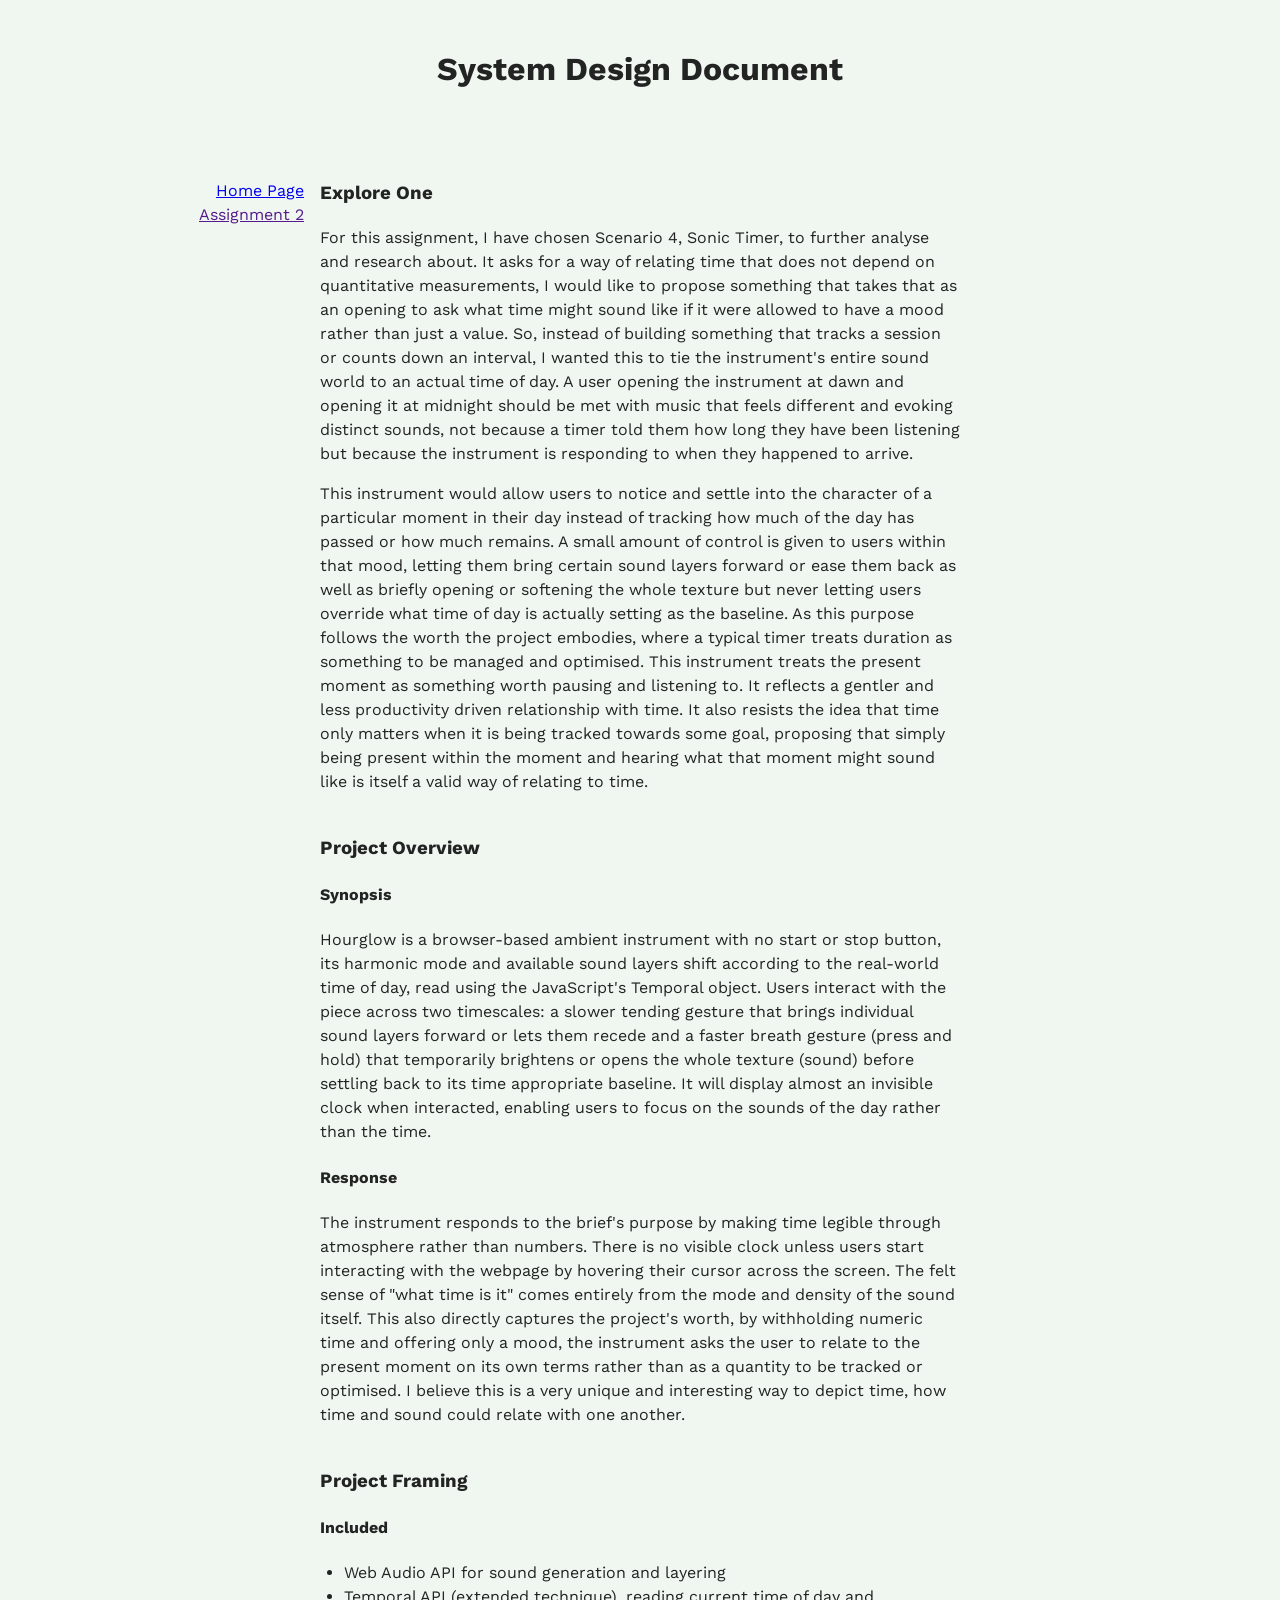
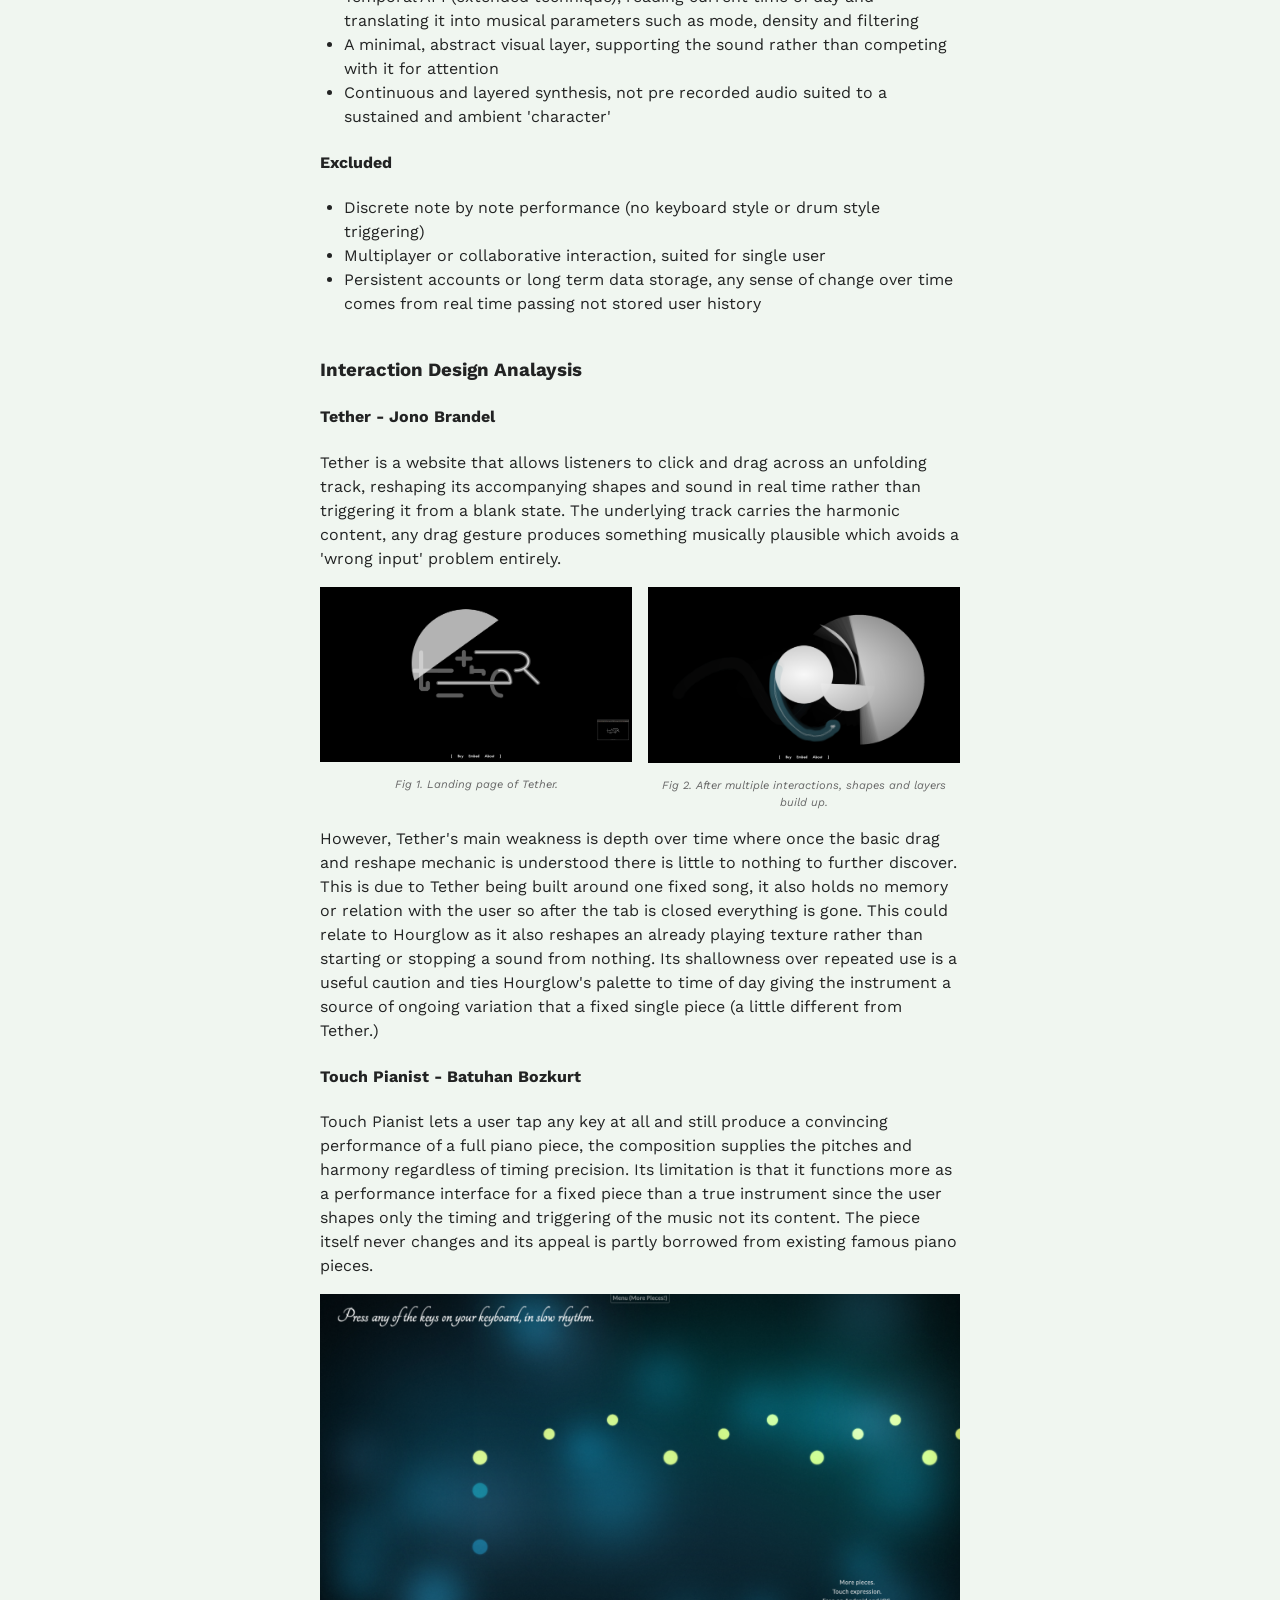
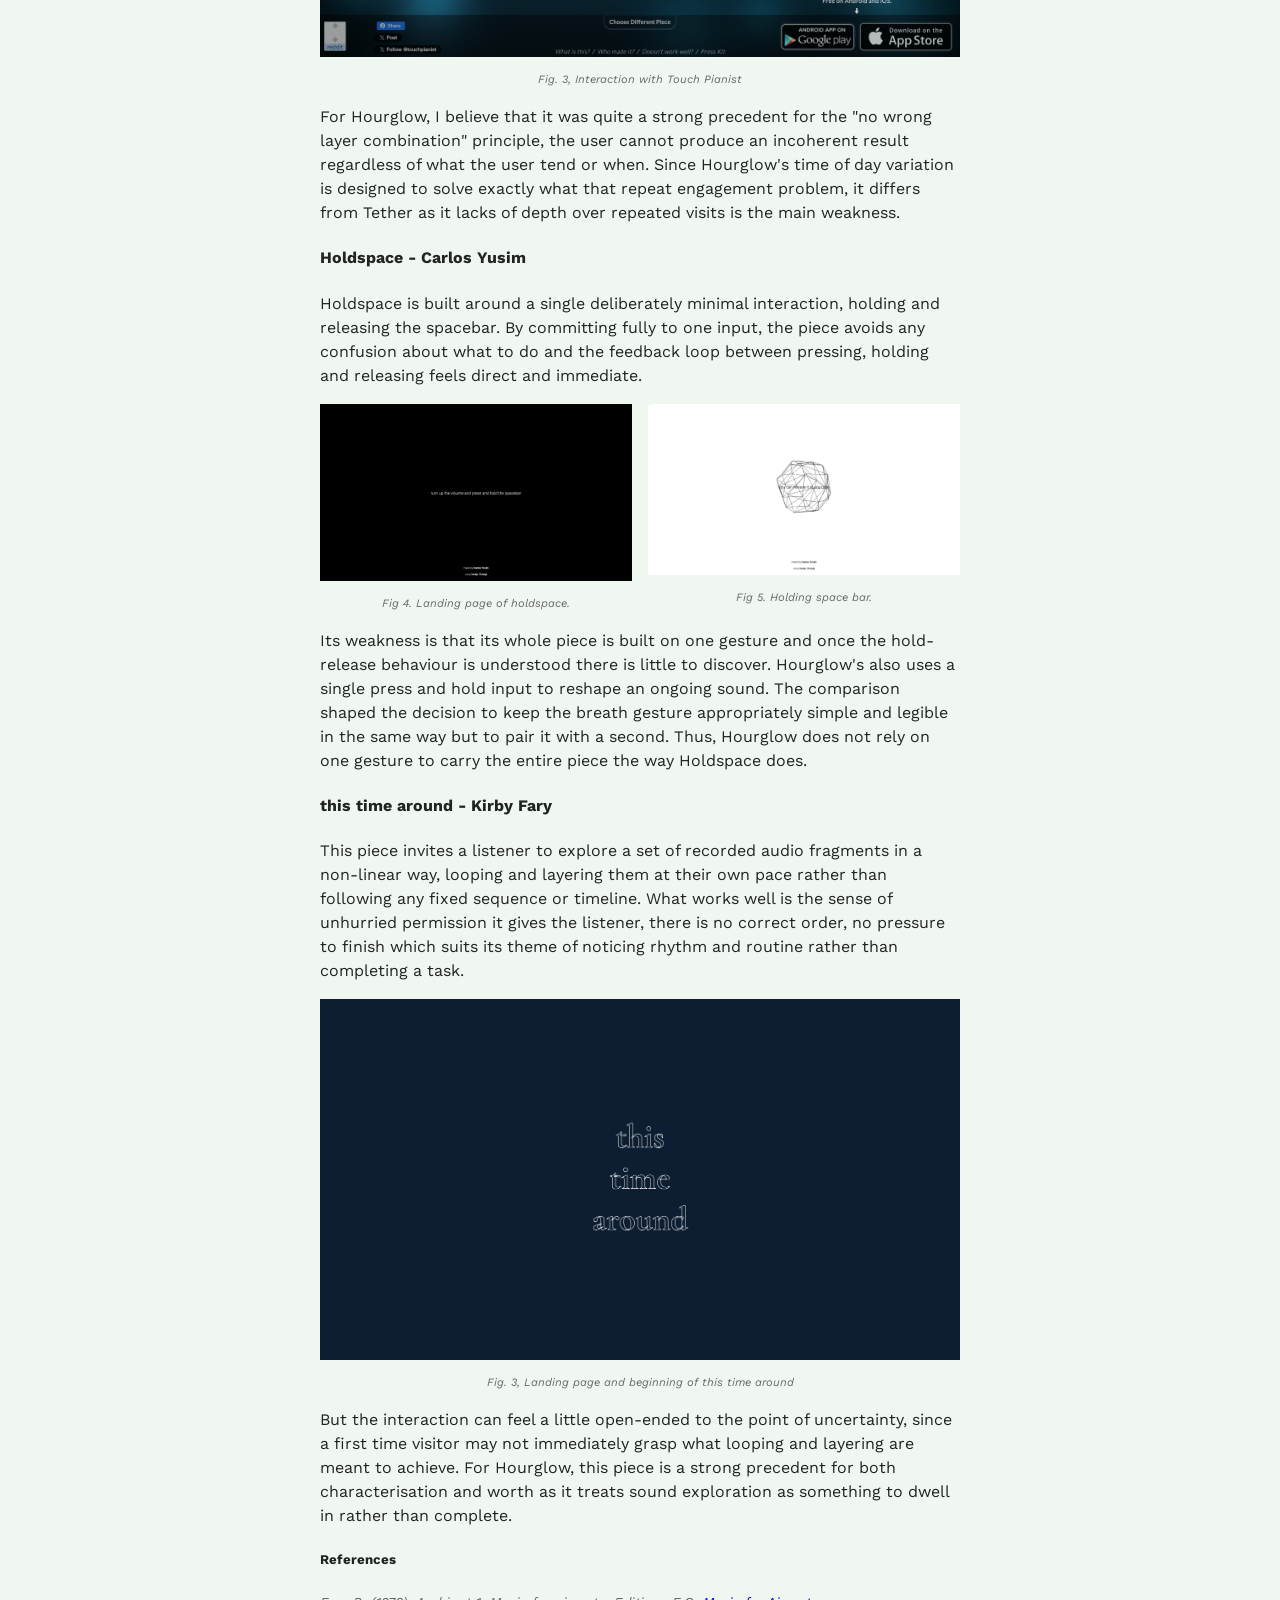
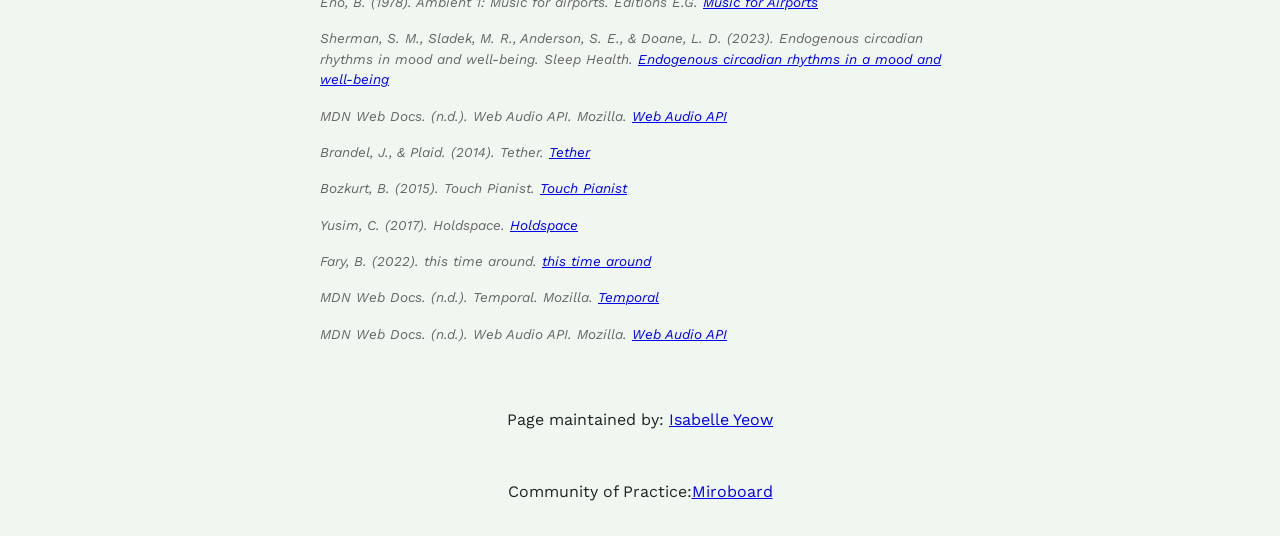
==== commit a3c70ab8: "Update assignment1.html" ====
--- a/assignment1.html
+++ b/assignment1.html
@@ -16,7 +16,7 @@
     and other contributors -->
     <!-- They are licensed under CC-BY 4.0 as linked below -->
     <!-- https://creativecommons.org/licenses/by/4.0/ -->
-    <link rel="icon" type="image/png" href="./assets/icons/favicon copy.ico">
+    <link rel="icon" type="image/x-icon" href="favicon.ico">
 
     <link rel="stylesheet" href="reset.css">
     <link rel="stylesheet" href="style.css">
@@ -39,7 +39,7 @@
         <main>
 
             <section id="scenario-section">
-                <h3 class="firstSectionHeading">Design Scenario Analysis & Response</h3>
+                <h3 class="firstSectionHeading">Explore One</h3>
                     <p> For this assignment, I have chosen Scenario 4, Sonic Timer, to further analyse and research about. It asks for a way of relating time that does not depend on quantitative measurements, I would like to propose something that takes that as an opening to ask what time might sound like if it were allowed to have a mood rather than just a value. 
                         So, instead of building something that tracks a session or counts down an interval, I wanted this to tie the instrument's entire sound world to an actual time of day. A user opening the instrument at dawn and opening it at midnight should be met with music that feels different and evoking distinct sounds, not because a timer told them how long they have been listening but because the instrument is responding to when they happened to arrive. </p>
                     <p>This instrument would allow users to notice and settle into the character of a particular moment in their day instead of tracking how much of the day has passed or how much remains. A small amount of control is given to users within that mood, letting them bring certain sound layers forward or ease them back as well as briefly opening or softening the whole texture but never letting users override what time of day is actually setting as the baseline. 
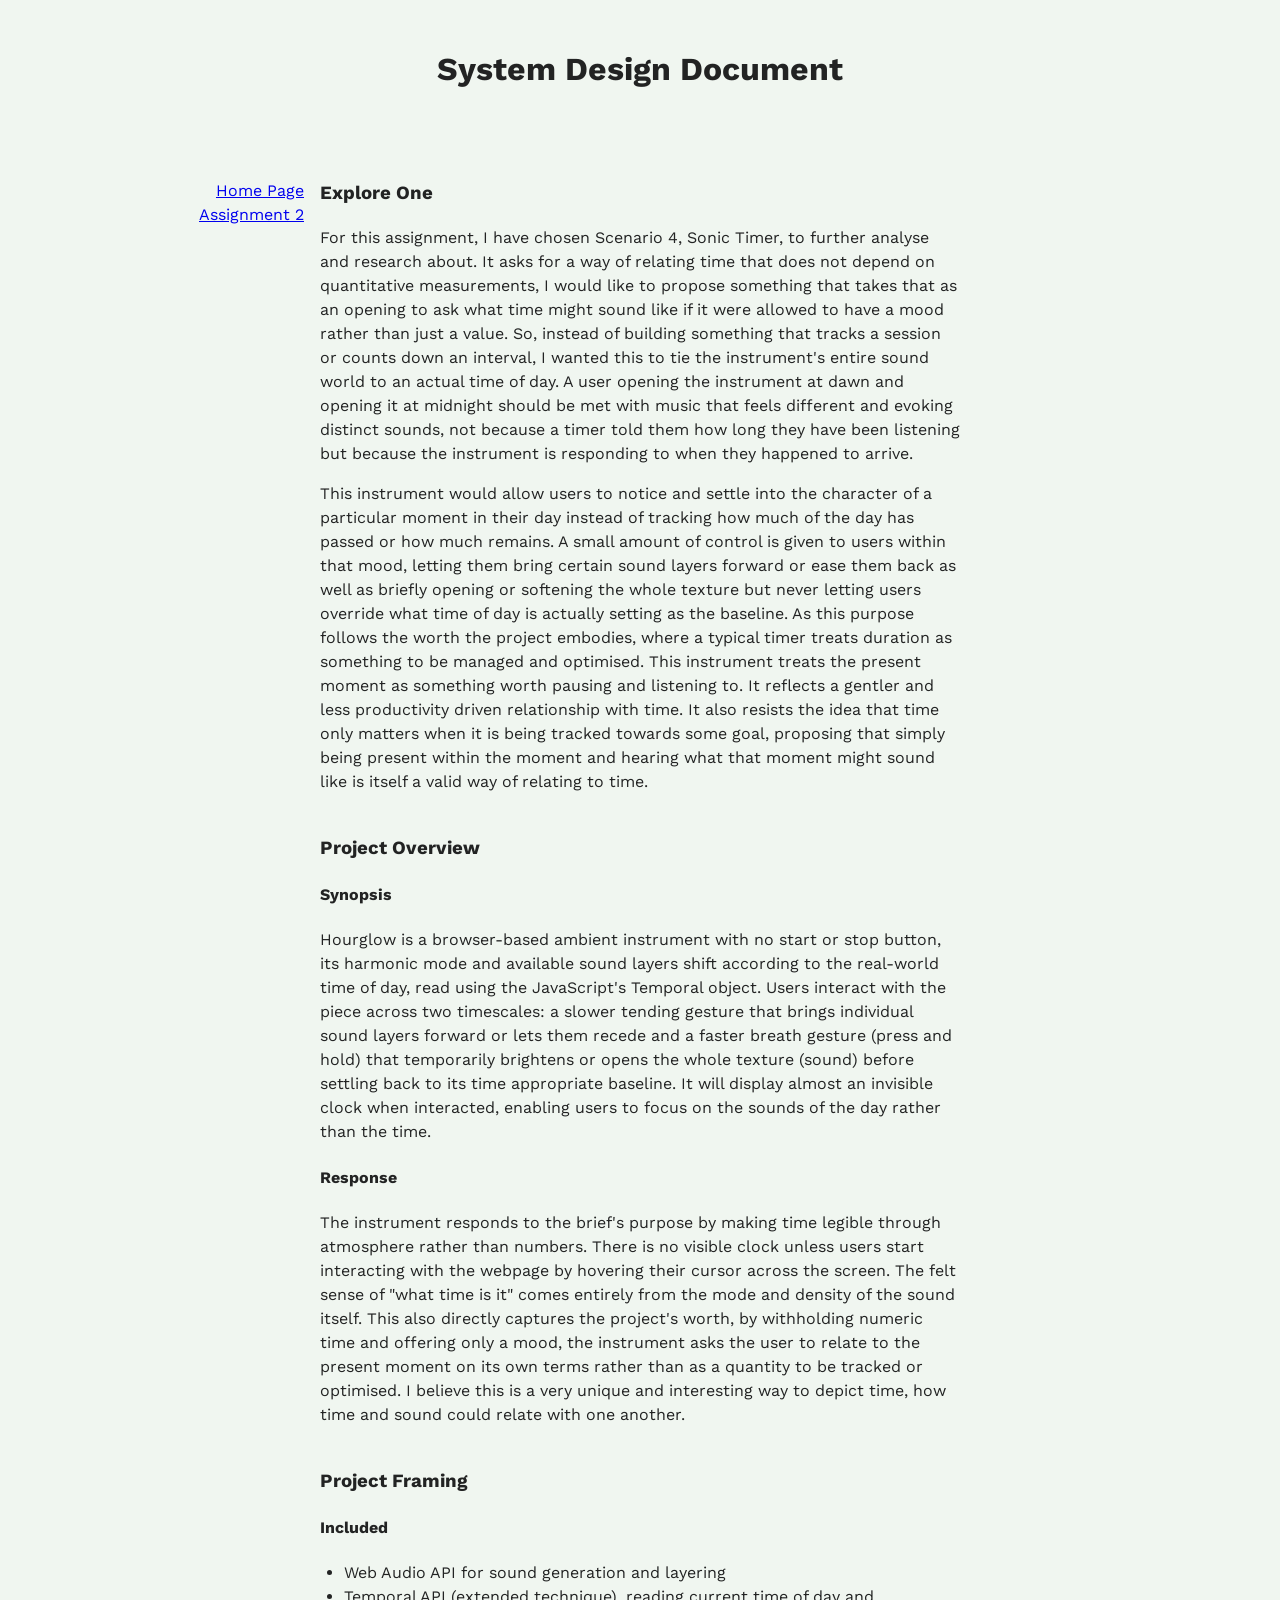
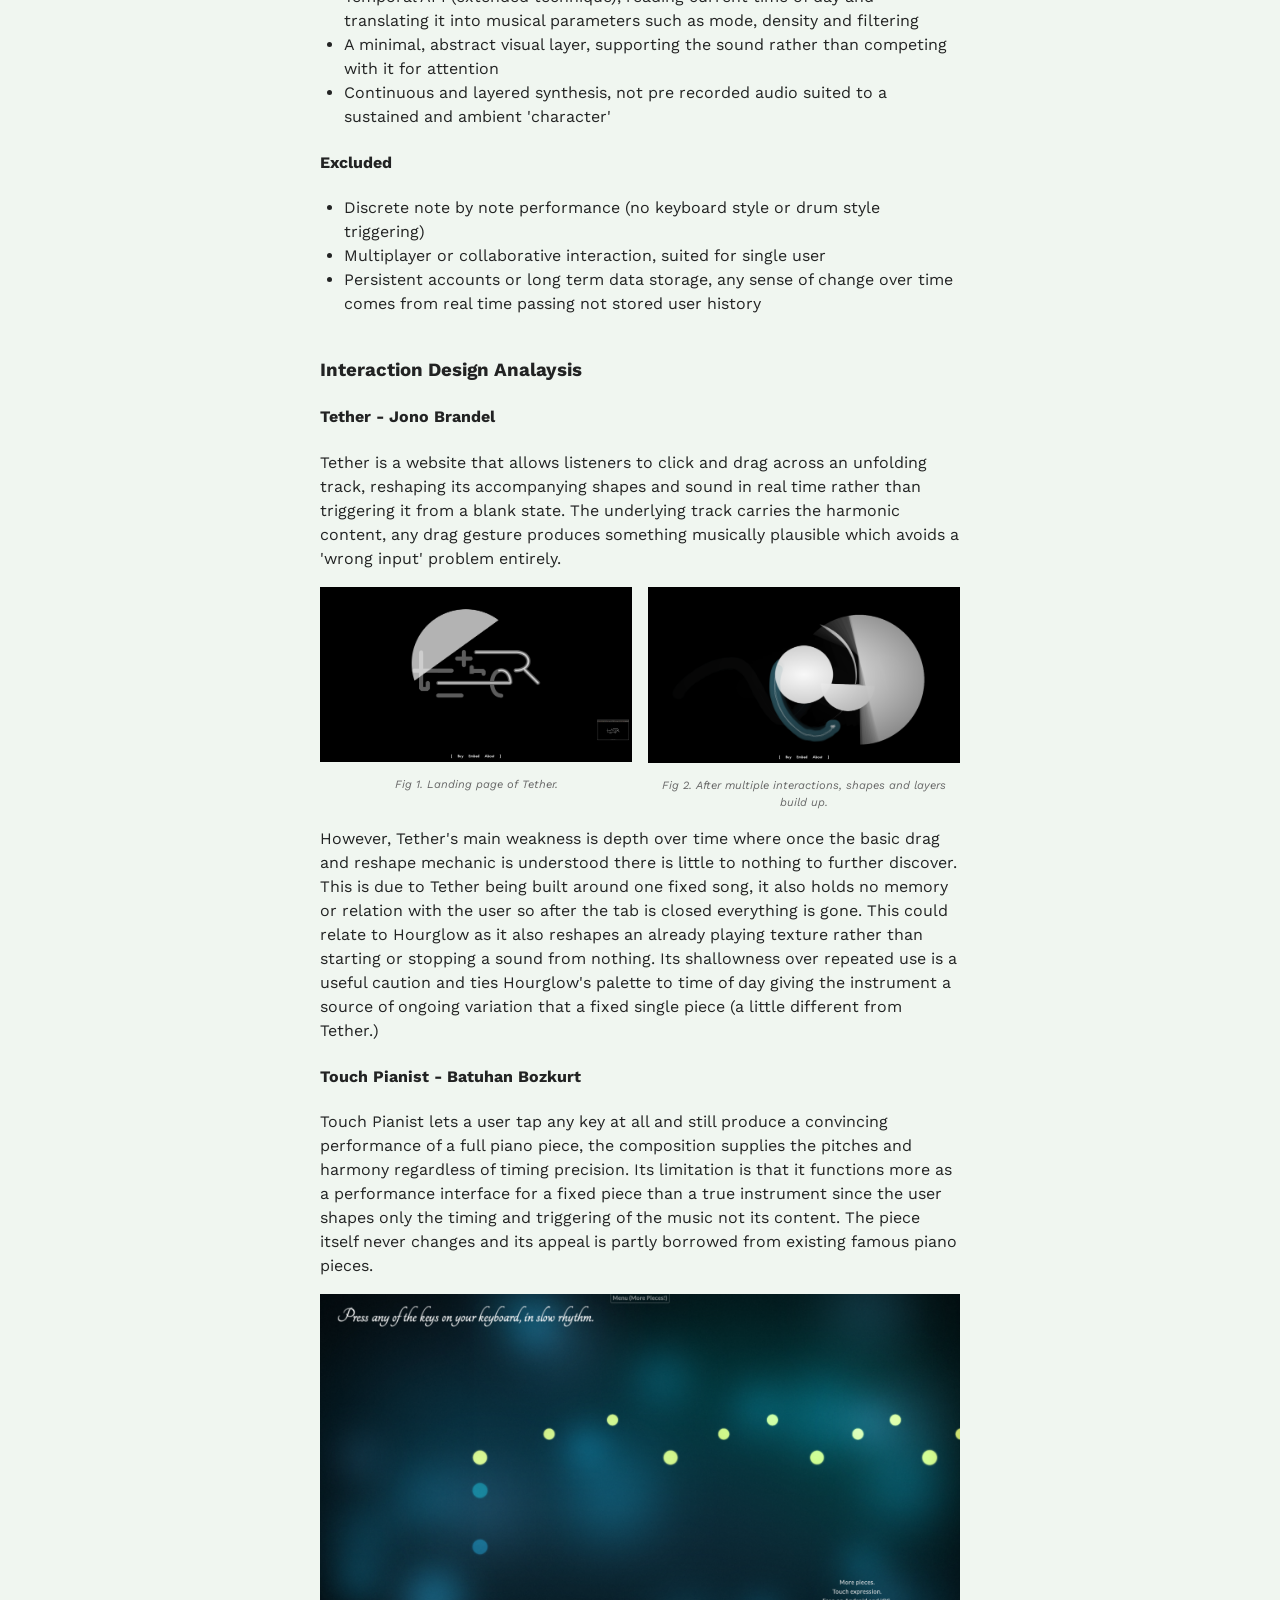
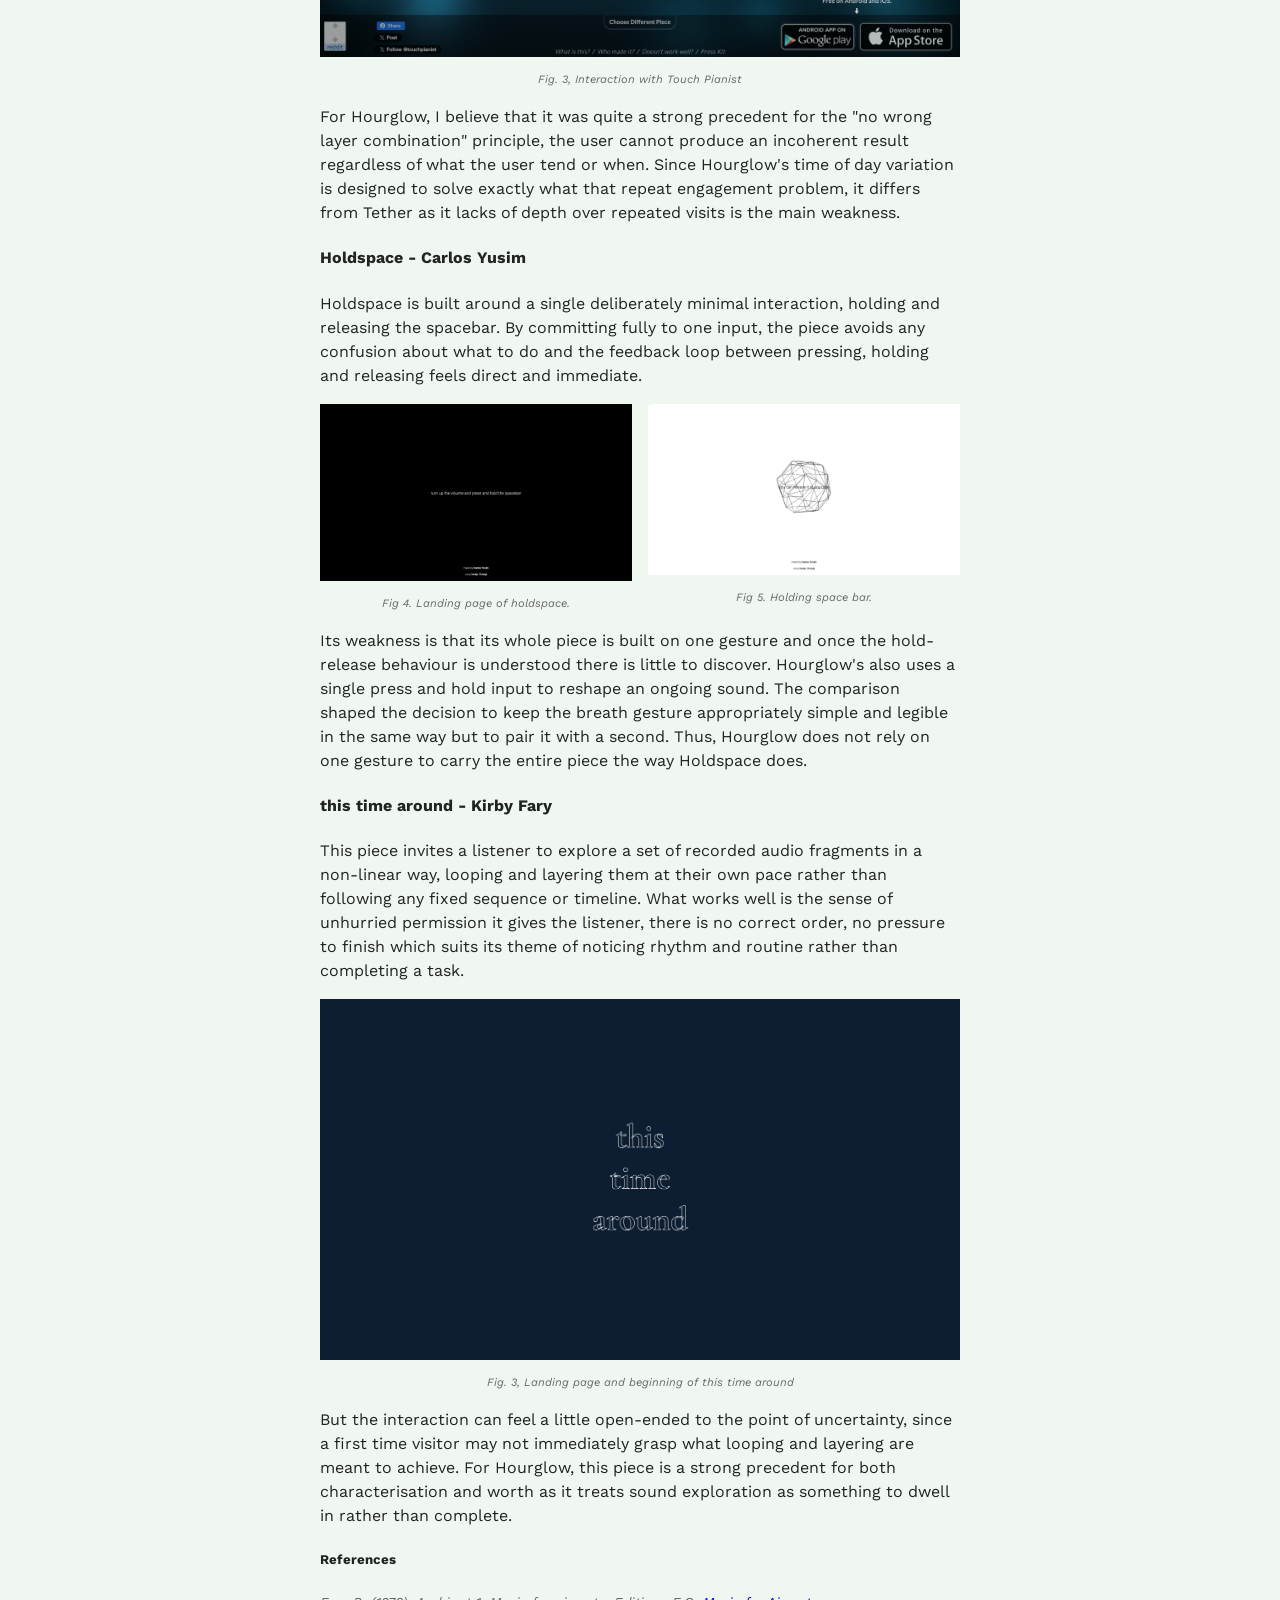
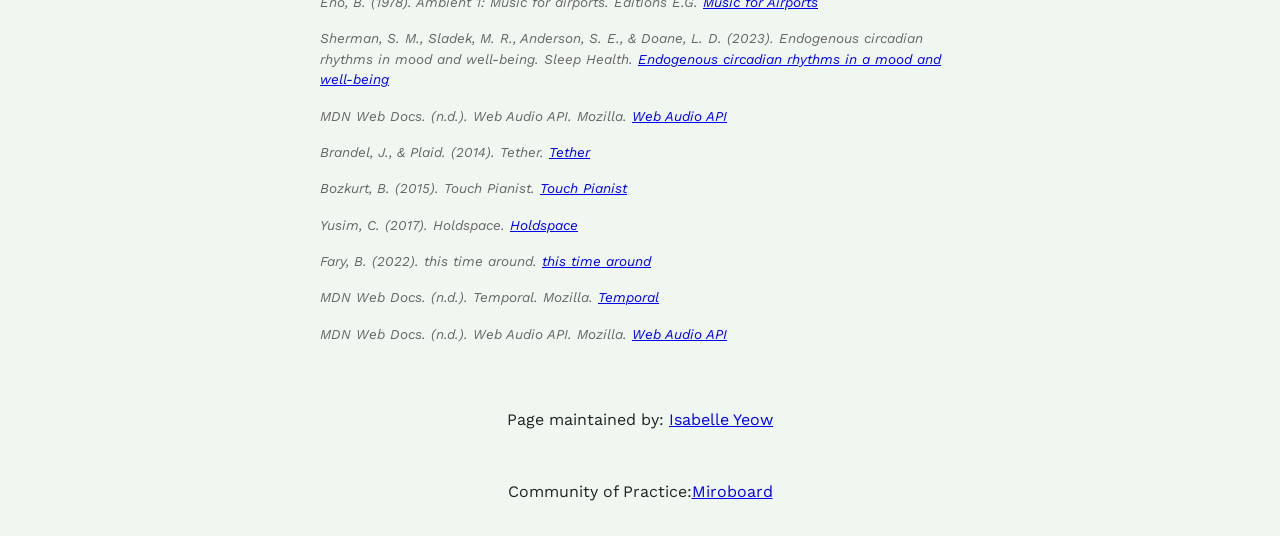
==== commit 9cb7987f: "updates" ====
--- a/assignment1.html
+++ b/assignment1.html
@@ -33,7 +33,7 @@
 
         <nav>
             <a href="./index.html">Home Page</a>
-            <a href="">Assignment 2</a>
+            <a href="./assignment2.html">Assignment 2</a>
         </nav>
 
         <main>
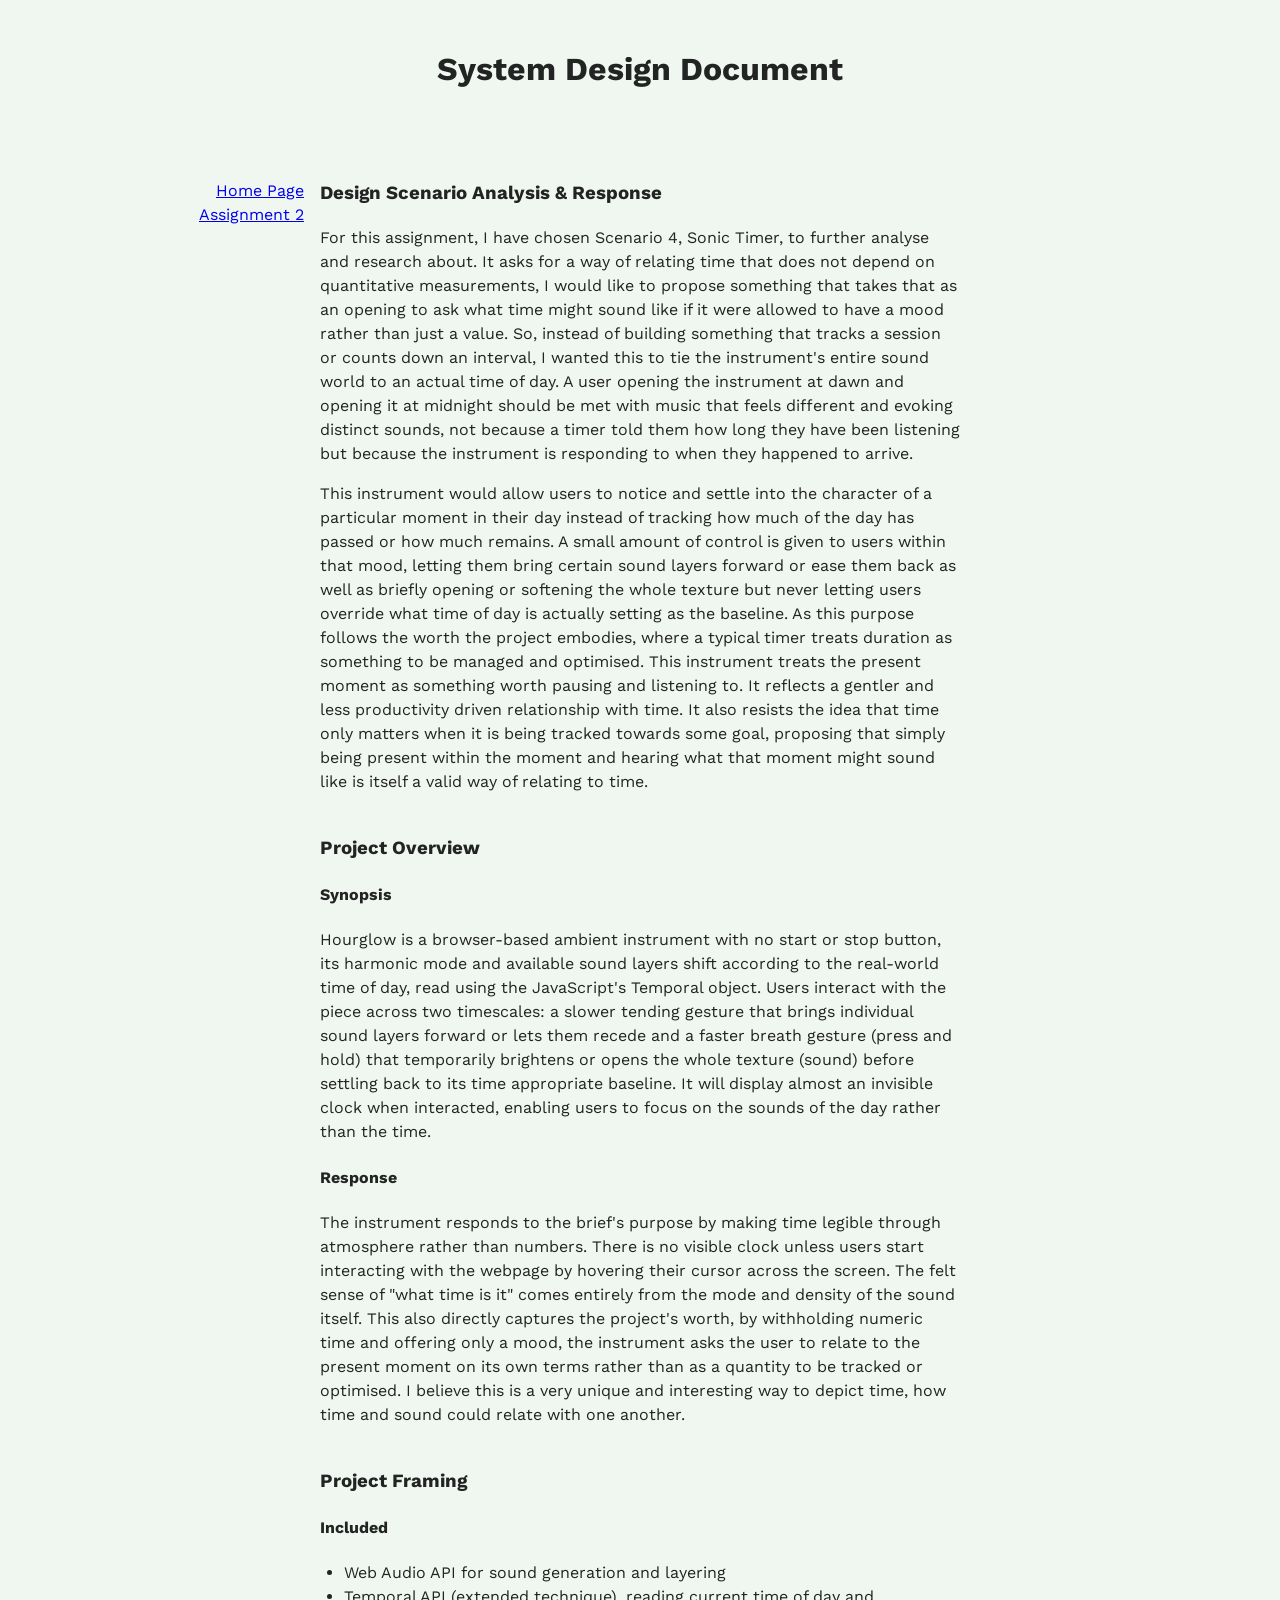
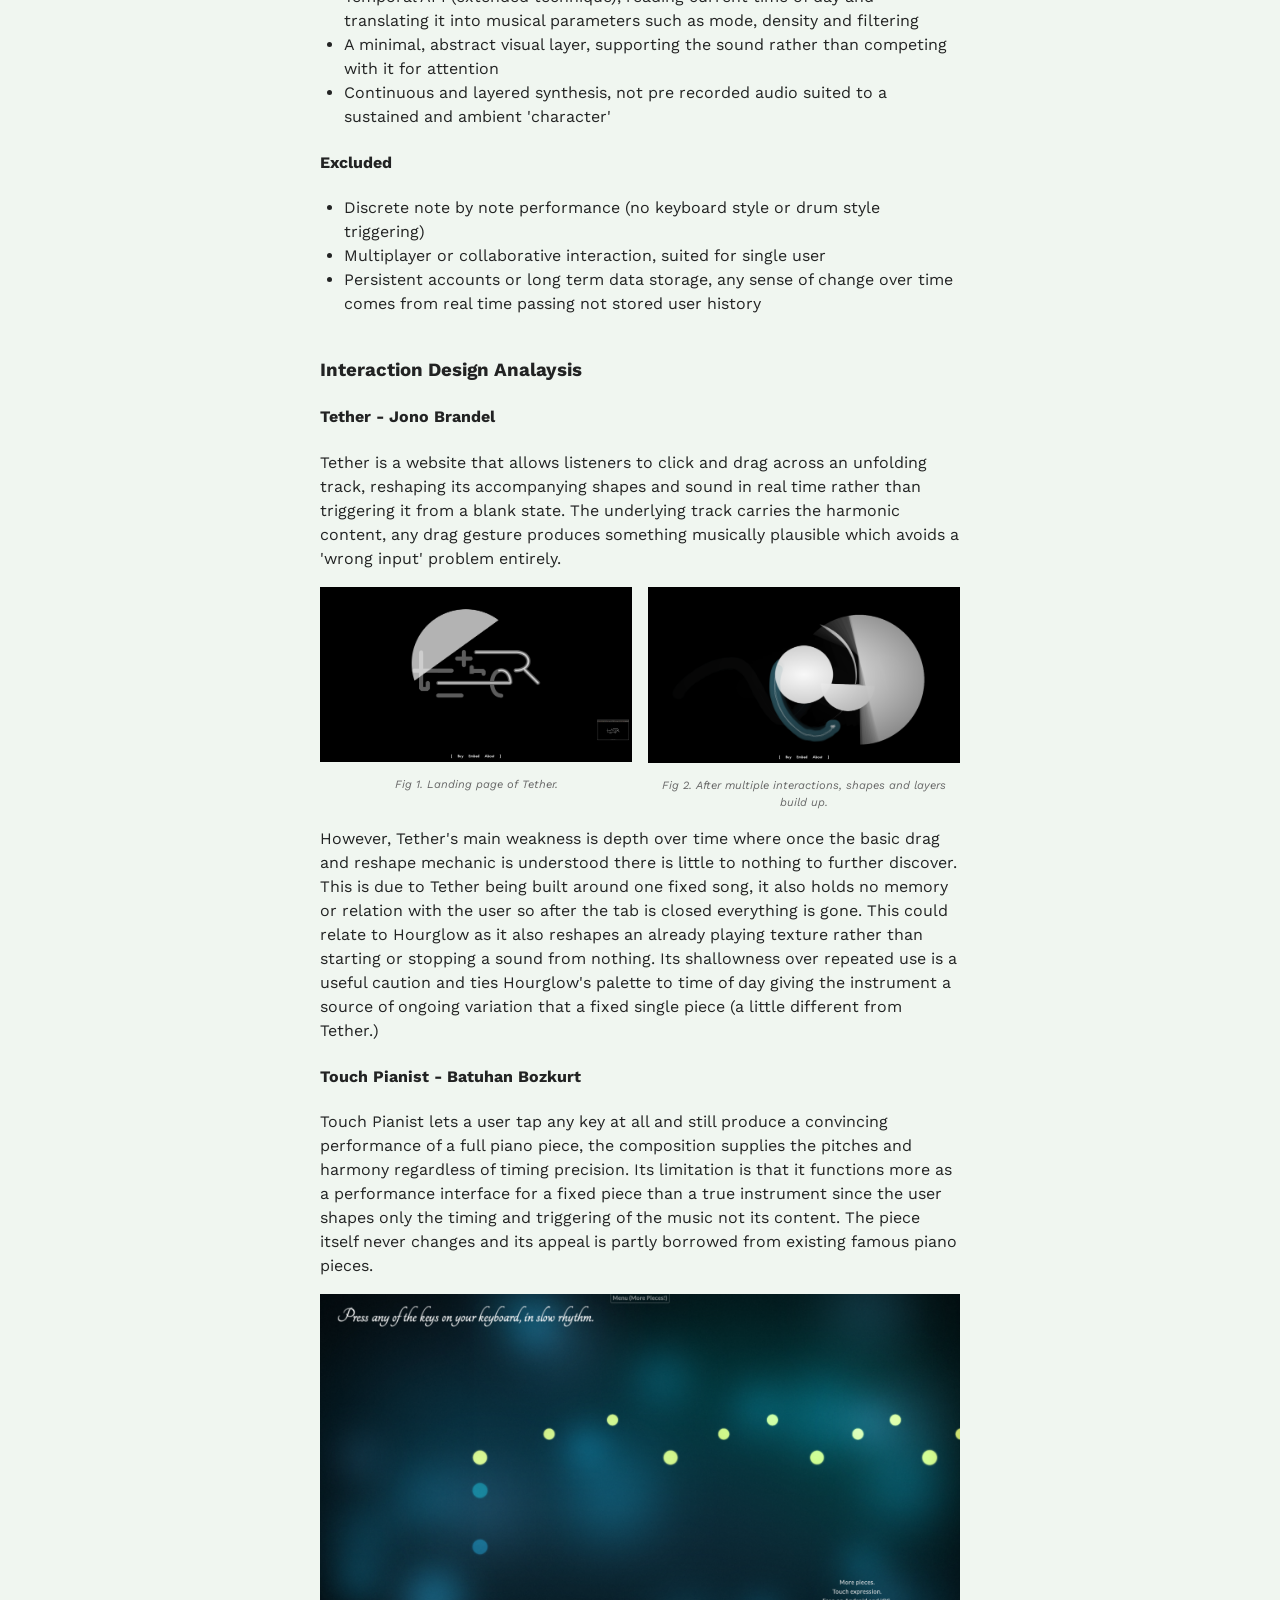
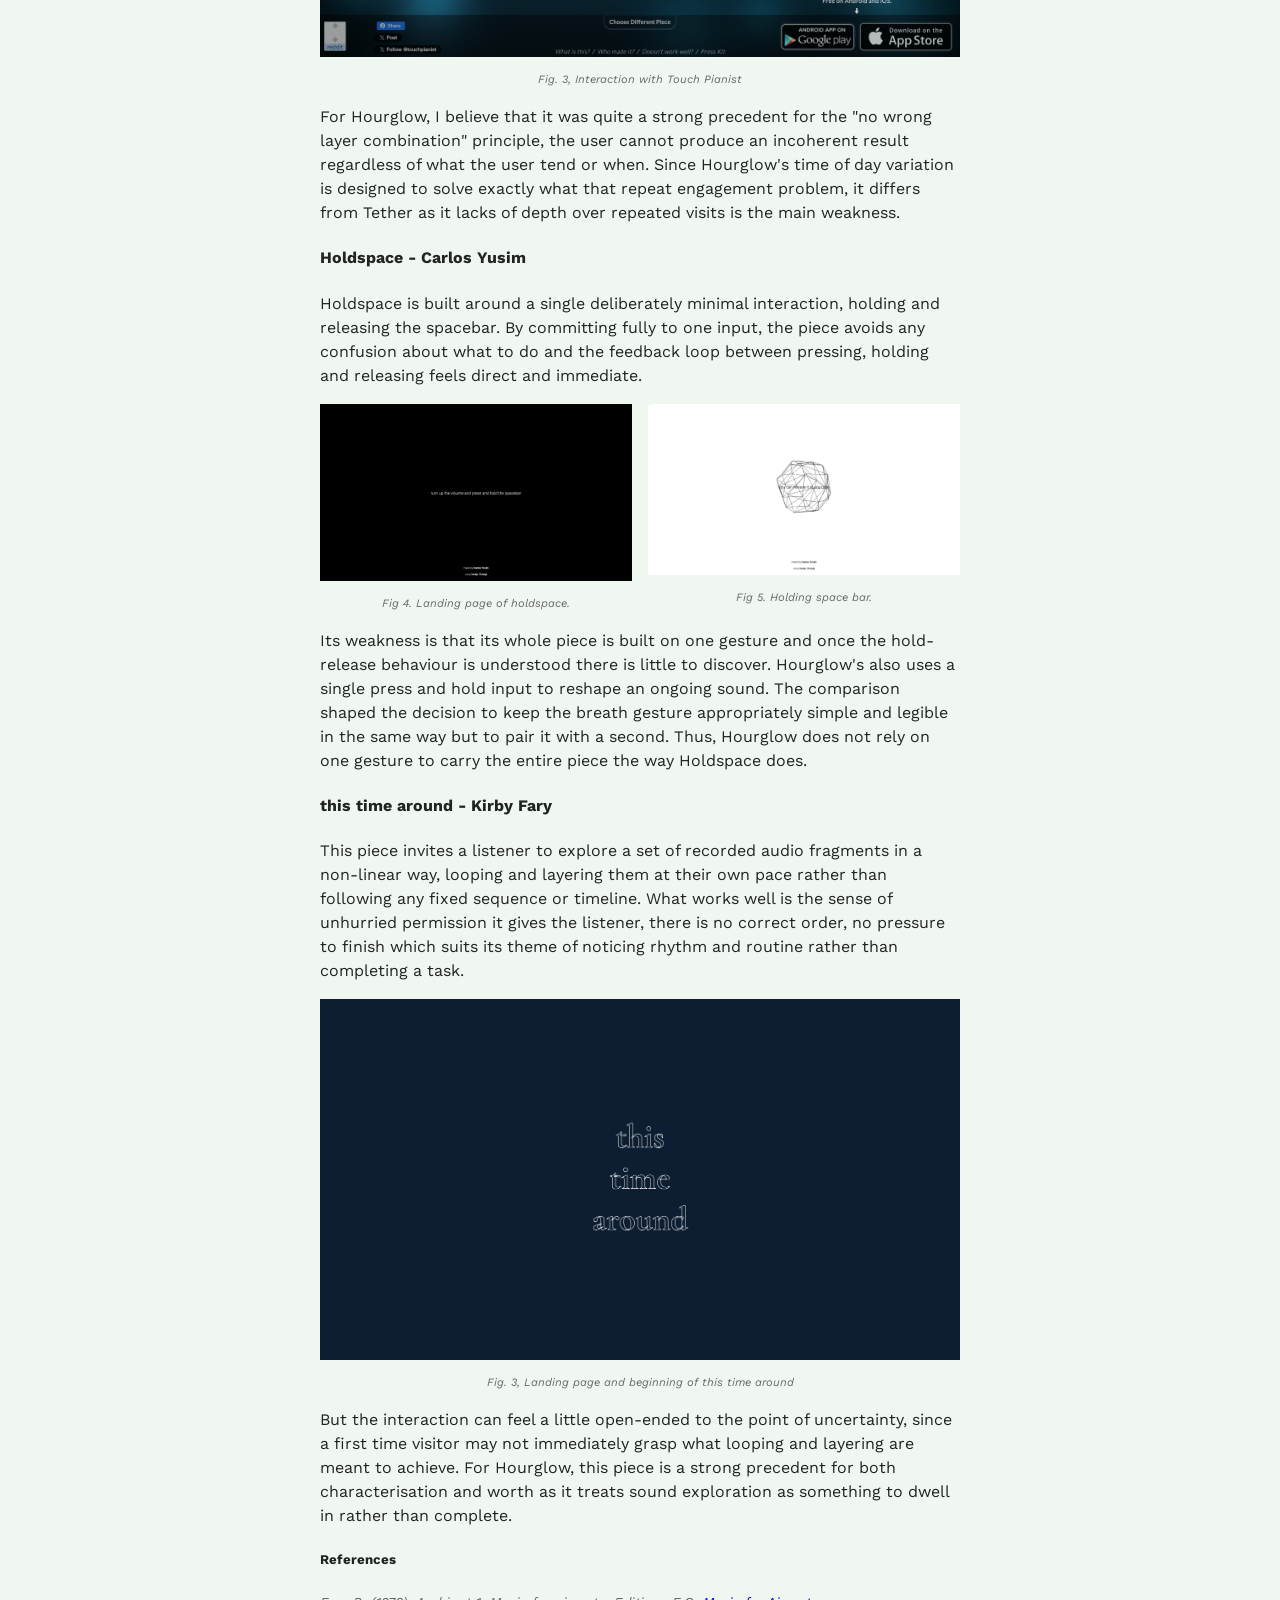
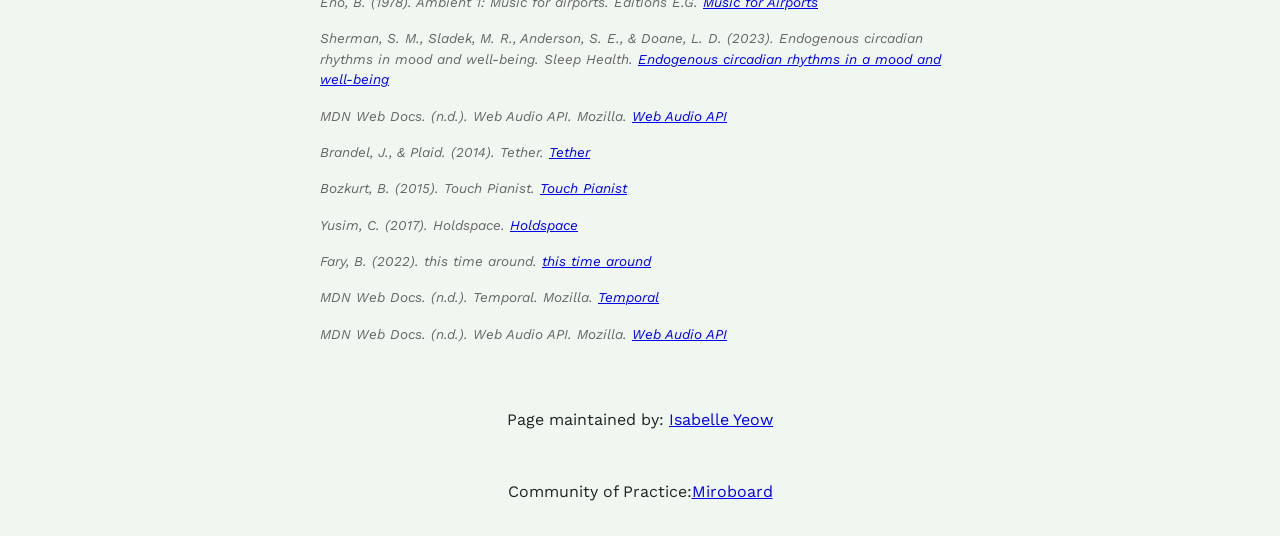
==== commit 5298a2c2: "assignment 2 links" ====
--- a/assignment1.html
+++ b/assignment1.html
@@ -39,7 +39,7 @@
         <main>
 
             <section id="scenario-section">
-                <h3 class="firstSectionHeading">Explore One</h3>
+                <h3 class="firstSectionHeading">Design Scenario Analysis & Response</h3>
                     <p> For this assignment, I have chosen Scenario 4, Sonic Timer, to further analyse and research about. It asks for a way of relating time that does not depend on quantitative measurements, I would like to propose something that takes that as an opening to ask what time might sound like if it were allowed to have a mood rather than just a value. 
                         So, instead of building something that tracks a session or counts down an interval, I wanted this to tie the instrument's entire sound world to an actual time of day. A user opening the instrument at dawn and opening it at midnight should be met with music that feels different and evoking distinct sounds, not because a timer told them how long they have been listening but because the instrument is responding to when they happened to arrive. </p>
                     <p>This instrument would allow users to notice and settle into the character of a particular moment in their day instead of tracking how much of the day has passed or how much remains. A small amount of control is given to users within that mood, letting them bring certain sound layers forward or ease them back as well as briefly opening or softening the whole texture but never letting users override what time of day is actually setting as the baseline. 
